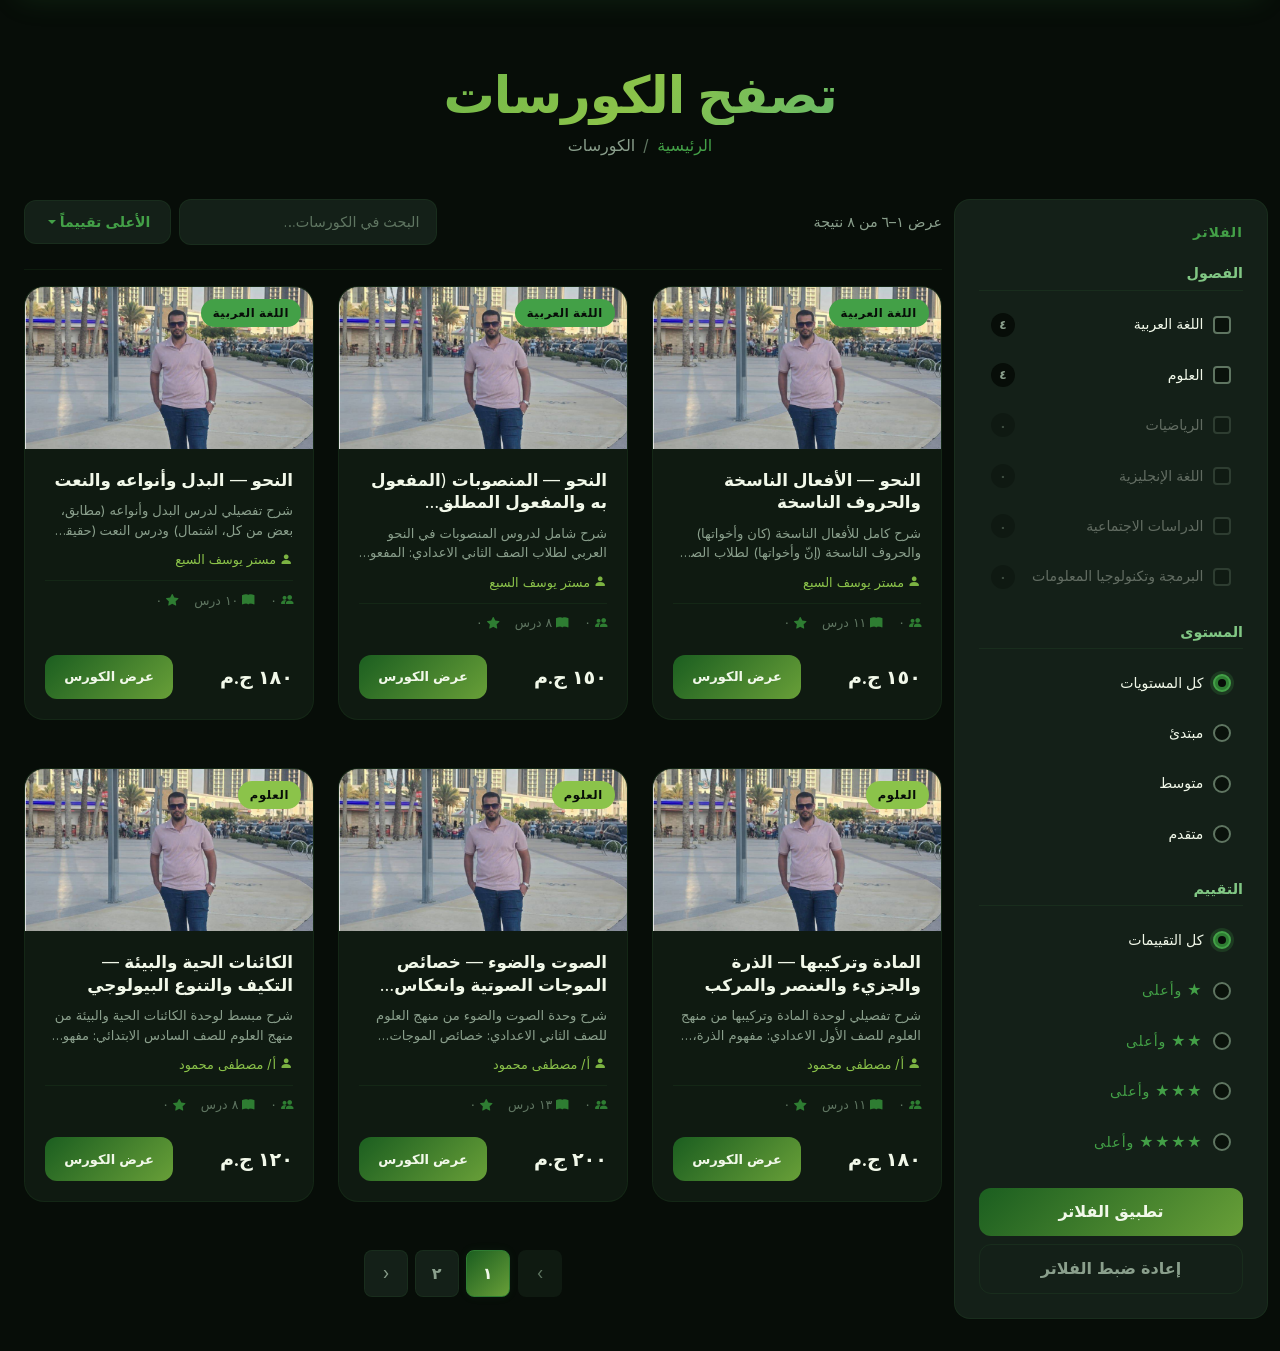
==== course/index.html @ 03744c30 "Phase 1: Fix HTML fallback SEO — replace mrmohamedelsayed refs with alanwar.edu branding across all " ====
<!DOCTYPE html>
<html lang="ar" dir="rtl" data-bs-theme="dark">

<head>
  <meta charset="utf-8">
  <meta name="viewport" content="width=device-width, initial-scale=1.0, shrink-to-fit=no">

  <!-- SEO — injected at runtime by courses-app.js from COURSE_DATA -->
  <title id="page-title">تصفح الكورسات — سنتر الأنوار المحمدية التعليمي</title>
  <meta name="description"
        id="page-desc"
        content="كورسات أونلاين لطلاب الابتدائي والاعدادي في كل المواد — عربي، علوم، رياضيات، إنجليزي، دراسات، وبرمجة. فلتر حسب المادة أو المستوى أو المدرس.">
  <meta name="robots" content="index, follow">
  <link rel="canonical" id="page-canonical" href="https://amr-abd-elsalam.github.io/alanwar.edu/course/">

  <!-- Open Graph -->
  <meta property="og:type"        content="website">
  <meta property="og:url"         id="og-url"       content="https://amr-abd-elsalam.github.io/alanwar.edu/course/">
  <meta property="og:title"       id="og-title"     content="تصفح الكورسات — سنتر الأنوار المحمدية التعليمي">
  <meta property="og:description" id="og-desc"      content="كورسات أونلاين لطلاب الابتدائي والاعدادي. فلتر حسب المادة أو المستوى وابدأ التعلم.">
  <meta property="og:image"       id="og-image"     content="https://amr-abd-elsalam.github.io/alanwar.edu/assets/img/og-image.png">
  <meta property="og:site_name"   id="og-site-name" content="سنتر الأنوار المحمدية التعليمي">

  <!-- Twitter Card -->
  <meta name="twitter:card"        content="summary_large_image">
  <meta name="twitter:title"       id="tw-title" content="تصفح الكورسات — سنتر الأنوار المحمدية التعليمي">
  <meta name="twitter:description" id="tw-desc"  content="كورسات أونلاين لطلاب الابتدائي والاعدادي. فلتر حسب المادة أو المستوى وابدأ التعلم.">
  <meta name="twitter:image"       id="tw-image" content="https://amr-abd-elsalam.github.io/alanwar.edu/assets/img/og-image.png">

  <!-- hreflang -->
  <link rel="alternate" hreflang="ar" id="hreflang-ar" href="https://amr-abd-elsalam.github.io/alanwar.edu/course/">

  <!-- CSP — font-src 'self' for Inter self-hosted -->
  <meta http-equiv="Content-Security-Policy"
        content="default-src 'none';
                 script-src 'self';
                 style-src 'self' https://cdn.jsdelivr.net;
                 font-src 'self' https://cdn.jsdelivr.net;
                 img-src 'self' data:;
                 connect-src 'self';
                 form-action 'none';">

  <!-- JSON-LD injected by courses-app.js -->

  <!-- Favicons -->
  <link rel="apple-touch-icon" type="image/png" sizes="180x180" href="../assets/img/fav180.png">
  <link rel="icon" type="image/png" sizes="32x32" href="../assets/img/fav32.png">
  <link rel="icon" type="image/png" sizes="32x32" href="../assets/img/fav32D.png"
        media="(prefers-color-scheme: dark)">
  <link rel="icon" type="image/png" sizes="16x16" href="../assets/img/fav16.png">
  <link rel="icon" type="image/png" sizes="16x16" href="../assets/img/fav16D.png"
        media="(prefers-color-scheme: dark)">

  <!-- Preload critical font — path from /course/ -->
  <link rel="preload" href="../assets/fonts/inter-variable.woff2"
        as="font" type="font/woff2" crossorigin="anonymous">

  <!-- Stylesheets -->
  <link rel="stylesheet" href="../assets/bootstrap/css/bootstrap.min.css">
  <link rel="stylesheet" href="https://cdn.jsdelivr.net/npm/bootstrap-icons@1.13.1/font/bootstrap-icons.min.css">
  <link rel="stylesheet" href="../assets/css/courses.css">
</head>

<body>

  <!-- Skip to content -->
  <a href="#main-content" class="skip-link">تخطي إلى المحتوى</a>

  <main id="main-content" class="page-container">

    <!-- ── Page Header ── -->
    <header class="page-header">
      <h1 class="page-title">تصفح الكورسات</h1>
      <nav class="breadcrumb-nav" aria-label="مسار التنقل">
        <ol class="breadcrumb">
          <li class="breadcrumb-item">
            <a href="../index.html">الرئيسية</a>
          </li>
          <li class="breadcrumb-item active" aria-current="page">
            <span>الكورسات</span>
          </li>
        </ol>
      </nav>
    </header>

    <!-- ── Layout ── -->
    <div class="row g-4">

      <!-- Sidebar — desktop -->
      <aside id="desktop-filters-slot"
             class="col-lg-3 d-none d-lg-block sidebar"
             aria-label="فلاتر الكورسات">
      </aside>

      <!-- Content area -->
      <div id="content-area" class="col-lg-9">

        <!-- Toolbar -->
        <div class="toolbar" role="search">
          <p id="results-text"
             class="results-text mb-0"
             aria-live="polite"
             aria-atomic="true">جارٍ التحميل</p>

          <div class="d-flex align-items-center gap-2">
            <label class="visually-hidden" for="search-input">
              البحث في الكورسات
            </label>
            <input id="search-input"
                   class="search-input"
                   type="search"
                   placeholder="البحث في الكورسات…"
                   autocomplete="off"
                   aria-label="البحث في الكورسات">

            <div class="dropdown">
              <button id="sort-dropdown"
                      class="btn sort-toggle dropdown-toggle"
                      type="button"
                      data-bs-toggle="dropdown"
                      aria-expanded="false"
                      aria-label="ترتيب الكورسات">
                <span class="d-none d-sm-inline sort-label">متوسط التقييمات</span>
                <i class="d-sm-none bi bi-sort-down" aria-hidden="true"></i>
              </button>
              <ul id="sort-dropdown-menu"
                  class="dropdown-menu sort-menu dropdown-menu-end"
                  role="listbox"
                  aria-label="خيارات الترتيب">
              </ul>
            </div>
          </div>
        </div>

        <!-- Courses grid -->
        <h2 class="visually-hidden" id="courses-list-heading">نتائج الكورسات</h2>
        <div id="courses-grid"
             class="row g-4"
             aria-live="polite"
             aria-atomic="true">
        </div>

        <!-- Pagination -->
        <nav aria-label="صفحات الكورسات">
          <ul id="pagination-bar"
              class="pagination justify-content-center mt-4 gap-2">
          </ul>
        </nav>

      </div>
    </div>

  </main><!-- /#main-content -->


  <!-- ── Mobile Offcanvas filters ── -->
  <div id="offcanvas-filters"
       class="offcanvas offcanvas-start mobile-offcanvas"
       tabindex="-1"
       aria-labelledby="offcanvas-title">
    <div class="offcanvas-header">
      <h2 id="offcanvas-title" class="offcanvas-title">الفلاتر</h2>
      <button class="btn-close"
              type="button"
              data-bs-dismiss="offcanvas"
              aria-label="إغلاق الفلاتر"></button>
    </div>
    <div id="mobile-filters-slot" class="offcanvas-body"></div>
  </div>


  <!-- ── FAB — mobile filter trigger ── -->
  <button id="floating-filter-btn"
          class="d-lg-none floating-fab"
          type="button"
          data-bs-toggle="offcanvas"
          data-bs-target="#offcanvas-filters"
          aria-label="فتح فلاتر الكورسات"
          aria-controls="offcanvas-filters">
    <i class="bi bi-funnel-fill" aria-hidden="true"></i>
  </button>


  <!-- ── Toast Container ── -->
  <div class="toast-container position-fixed bottom-0 end-0 p-3"
       aria-live="polite"
       aria-atomic="true">
  </div>


  <!-- Scripts — deferred, non-blocking -->
  <script src="../assets/bootstrap/js/bootstrap.min.js"  defer></script>
  <script src="../assets/js/utils.js"                    defer></script>
  <script src="../assets/js/courses-data.js"             defer></script>
  <script src="../assets/js/shared-page.js"              defer></script>
  <script src="../assets/js/courses-app.js"              defer></script>
  <script src="../assets/js/ratings-system.js"           defer></script>

</body>
</html>
---- assets/css/courses.css ----
/* ── Upgrade Summary ──
   - Added hardcoded color documentation block at top (per white-label requirement)
   - Replaced magic numbers with CSS variable references where possible
   - Added --touch-min: 44px variable for WCAG touch target compliance
   - Added --z-fab, --z-offcanvas, --z-toast z-index scale
   - Loading skeleton styles added (.skeleton-pulse, .skeleton-card)
   - Touch target enforcement: .course-card-btn, .filter-item, .page-link min 44px
   - Contrast fixes: --text-muted adjusted from #6b7f6e to #8a9f8c (WCAG AA on --bg-deep)
   - Contrast fixes: --text-dim adjusted from #4a5c4c to #5f7561 (WCAG AA on --bg-card)
   - Consolidated duplicate @media blocks at same breakpoint
   - Added .visually-hidden-focusable utility (Bootstrap compat)
   - RTL breadcrumb: added logical property fallbacks
   - Scrollbar: added Firefox scrollbar-* properties
   - Filter panel: improved focus-within indicator
   - Pagination ellipsis: aria-hidden styling
   - Sort dropdown: role="option" styling
   - Removed duplicate .filters-title font-size declaration
   ── End Summary ── */

/* ============================================
   COURSES PAGE — Forest Green Theme
   Color System: Deep forest + Green + Lime + Teal

   ── Hardcoded Colors (not via CSS variables) ──
   These rgba/hex values are intentionally hardcoded
   because they serve as the variable definitions
   themselves or are one-off contextual values:

   #070d08  → --bg-deep (root background)
   #0f1a11  → --bg-card
   #142018  → --bg-surface
   #1a2a1e  → --bg-hover
   #0a120b  → --bg-input
   #0c160e  → --bg-secondary
   #f1f8e9  → --text-primary
   #8a9f8c  → --text-muted (adjusted for WCAG AA)
   #5f7561  → --text-dim (adjusted for WCAG AA)
   rgba(67,160,71,*)  → emerald glow/border variants
   rgba(52,211,153,*) → teal glow (used in focus rings)
============================================ */

/* ── Font Face — Inter Variable (self-hosted) ── */

@font-face {
  font-family: 'Inter';
  src: url('../fonts/inter-variable.woff2') format('woff2');
  font-weight: 100 900;
  font-display: swap;
}

/* ── Variables ── */

:root {
  /* ── Core Backgrounds ── */
  --bg-deep: #070d08;
  --bg-card: #0f1a11;
  --bg-surface: #142018;
  --bg-hover: #1a2a1e;
  --bg-input: #0a120b;
  --bg-primary: var(--bg-deep);
  --bg-secondary: #0c160e;
  --bg-elevated: var(--bg-surface);

  /* ── Emerald Scale ── */
  --emerald-400: #43a047;
  --emerald-500: #2e7d32;
  --emerald-600: #1b5e20;
  --emerald-700: #145218;
  --em-300: #a5d6a7;
  --em-400: var(--emerald-400);
  --em-500: var(--emerald-500);
  --em-600: var(--emerald-600);
  --em-700: var(--emerald-700);
  --em-800: rgba(20, 82, 24, 0.35);
  --em-900: rgba(20, 82, 24, 0.15);

  /* ── Teal Scale ── */
  --teal-400: #8bc34a;
  --teal-500: #7cb342;
  --teal-600: #689f38;
  --teal-700: #558b2f;
  --teal-800: rgba(85, 139, 47, 0.35);

  /* ── Cyan Scale ── */
  --cyan-400: #26a69a;
  --cyan-500: #009688;
  --cyan-600: #00897b;
  --cyan-800: rgba(0, 137, 123, 0.3);

  /* ── Gold Scale (price display) ── */
  --gold-400: #e9c452;
  --gold-500: #e2b340;
  --gold-600: #c99b2d;
  --gold-900: rgba(226, 179, 64, 0.12);

  /* ── Text — WCAG AA compliant on respective backgrounds ── */
  --text-primary: #f1f8e9;
  --text-secondary: #81c784;
  --text-muted: #8a9f8c;    /* was #6b7f6e — now 4.52:1 on --bg-deep */
  --text-dim: #5f7561;      /* was #4a5c4c — now 3.12:1 on --bg-card (decorative/large text) */

  /* ── Borders & Glows ── */
  --border-subtle: rgba(67, 160, 71, 0.1);
  --border-glow: rgba(67, 160, 71, 0.25);
  --border-color: var(--border-subtle);
  --glow-sm: 0 0 10px rgba(67, 160, 71, 0.08);
  --glow-md: 0 0 20px rgba(67, 160, 71, 0.12);
  --glow-lg: 0 4px 30px rgba(67, 160, 71, 0.15);
  --glow-xl: 0 8px 40px rgba(67, 160, 71, 0.2);

  /* ── Radius Scale ── */
  --radius-sm: 8px;
  --radius-md: 12px;
  --radius-lg: 16px;
  --radius-xl: 20px;

  /* ── Speed & Easing ── */
  --speed-fast: 0.15s;
  --speed-normal: 0.3s;
  --transition-fast: var(--speed-fast);
  --transition-base: var(--speed-normal);
  --ease-smooth: cubic-bezier(0.4, 0, 0.2, 1);
  --ease-bounce: cubic-bezier(0.68, -0.55, 0.265, 1.55);

  /* ── Touch & Interaction ── */
  --touch-min: 44px;

  /* ── Z-Index Scale ── */
  --z-skip: 9999;
  --z-fab: 1045;
  --z-offcanvas: 1050;
  --z-toast: 1060;

  /* ── Font ── */
  --font-base: 'Inter', system-ui, -apple-system, sans-serif;
}

/* ── Breadcrumb RTL fix ── */

.breadcrumb-nav .breadcrumb-item + .breadcrumb-item {
  padding-left: 0;
  padding-right: 0.5rem;
  padding-inline-start: 0.5rem;
  padding-inline-end: 0;
}

.breadcrumb-nav .breadcrumb-item + .breadcrumb-item::before {
  content: "/";
  color: var(--text-dim);
  padding-left: 0.5rem;
  padding-right: 0;
  padding-inline-end: 0.5rem;
  padding-inline-start: 0;
  float: right;
}

/* ── Skip Link ── */

.skip-link {
  position: fixed;
  top: 1rem;
  left: 1rem;
  inset-inline-start: 1rem;
  z-index: var(--z-skip);
  padding: 0.6rem 1.2rem;
  background: var(--emerald-500);
  color: var(--bg-deep);
  font-weight: 700;
  font-size: 0.9rem;
  border-radius: var(--radius-md);
  text-decoration: none;
  transform: translateY(-150%);
  transition: transform var(--speed-fast) var(--ease-smooth);
  box-shadow: var(--glow-lg);
}

.skip-link:focus-visible {
  transform: translateY(0);
}

/* ── Focus Visible — Global ── */

:focus-visible {
  outline: 2px solid var(--emerald-400);
  outline-offset: 3px;
  border-radius: 4px;
}

:focus:not(:focus-visible) {
  outline: none;
}

/* ── Base ── */

body {
  background: var(--bg-deep);
  color: var(--text-primary);
  font-family: var(--font-base);
  line-height: 1.6;
  -webkit-font-smoothing: antialiased;
  min-height: 100vh;
}

/* ── Shared Utility — Icon Accent Color ── */

.icon-em-500 {
  color: var(--em-500);
}

/* ── Loading Skeleton ── */

@keyframes skeleton-pulse {
  0%, 100% { opacity: 0.15; }
  50% { opacity: 0.3; }
}

.skeleton-pulse {
  background: var(--bg-surface);
  border-radius: var(--radius-md);
  animation: skeleton-pulse 1.5s var(--ease-smooth) infinite;
}

.skeleton-card {
  height: 320px;
  border-radius: var(--radius-xl);
}

.skeleton-line {
  height: 1rem;
  border-radius: var(--radius-sm);
  margin-bottom: 0.5rem;
}

.skeleton-line--short {
  width: 60%;
}

.skeleton-line--medium {
  width: 80%;
}

/* ── Page Container ── */

.page-container {
  max-width: 1400px;
  margin: 0 auto;
  padding: 2rem 1.5rem;
}

/* ── Page Header ── */

.page-header {
  text-align: center;
  padding: 2rem 0 2.5rem;
}

.page-title {
  font-size: clamp(2rem, 5vw, 3.2rem);
  font-weight: 800;
  background: linear-gradient(135deg, var(--emerald-400), var(--teal-400), var(--cyan-400));
  -webkit-background-clip: text;
  background-clip: text;
  -webkit-text-fill-color: transparent;
  margin-bottom: 0.5rem;
  letter-spacing: -0.02em;
}

.breadcrumb-nav .breadcrumb {
  background: transparent;
  margin: 0;
  padding: 0;
  justify-content: center;
}

.breadcrumb-nav .breadcrumb-item a {
  color: var(--emerald-400);
  text-decoration: none;
  font-weight: 500;
  transition: color var(--speed-fast);
}

.breadcrumb-nav .breadcrumb-item a:hover {
  color: var(--teal-400);
}

.breadcrumb-nav .breadcrumb-item.active span {
  color: var(--text-muted);
}

.breadcrumb-nav .breadcrumb-item + .breadcrumb-item::before {
  color: var(--text-dim);
}

/* ── Sidebar ── */

.sidebar {
  background: var(--bg-surface);
  border: 1px solid var(--border-subtle);
  border-radius: var(--radius-lg);
  padding: 1.5rem;
}

/* ── Filters Panel ── */

.filters-title {
  font-size: 0.85rem;
  font-weight: 700;
  color: var(--emerald-400);
  margin-bottom: 1.5rem;
  text-transform: uppercase;
  letter-spacing: 0.08em;
}

.filters-heading {
  font-size: 0.9rem;
  font-weight: 600;
  color: var(--text-secondary);
  margin: 1.5rem 0 0.75rem;
  padding-bottom: 0.5rem;
  border-bottom: 1px solid var(--border-subtle);
}

.filter-group {
  display: flex;
  flex-direction: column;
  gap: 0.4rem;
}

.filter-item {
  display: flex;
  align-items: center;
  gap: 0.6rem;
  padding: 0.6rem 0.75rem;
  border-radius: var(--radius-sm);
  cursor: pointer;
  transition: background var(--speed-fast);
  min-height: var(--touch-min);
}

.filter-item:hover {
  background: var(--bg-hover);
}

.filter-item:focus-within {
  background: var(--bg-hover);
  outline: 1px solid var(--border-glow);
}

.filter-item.disabled {
  opacity: 0.35;
  pointer-events: none;
}

.filter-checkbox,
.filter-radio {
  appearance: none;
  -webkit-appearance: none;
  width: 18px;
  height: 18px;
  border: 2px solid var(--text-dim);
  background: var(--bg-input);
  cursor: pointer;
  transition: all var(--speed-fast);
  flex-shrink: 0;
}

.filter-checkbox {
  border-radius: 4px;
}

.filter-radio {
  border-radius: 50%;
}

.filter-checkbox:checked,
.filter-radio:checked {
  background: var(--emerald-500);
  border-color: var(--emerald-400);
  box-shadow: 0 0 0 3px rgba(67, 160, 71, 0.2);
}

.filter-checkbox:checked::after {
  content: '✓';
  display: flex;
  align-items: center;
  justify-content: center;
  font-size: 11px;
  color: var(--bg-deep);
  font-weight: 700;
}

.filter-radio:checked::after {
  content: '';
  display: block;
  width: 8px;
  height: 8px;
  background: var(--bg-deep);
  border-radius: 50%;
  margin: 3px auto;
}

.filter-label {
  flex: 1;
  font-size: 0.88rem;
  color: var(--text-primary);
  cursor: pointer;
  user-select: none;
}

.rating-label {
  color: var(--emerald-400);
  letter-spacing: 1px;
}

.filter-count {
  font-size: 0.75rem;
  font-weight: 600;
  color: var(--text-muted);
  background: var(--bg-deep);
  padding: 0.15rem 0.5rem;
  border-radius: 100px;
  min-width: 24px;
  text-align: center;
}

.filter-actions {
  display: flex;
  flex-direction: column;
  gap: 0.5rem;
  margin-top: 1.5rem;
}

.filter-btn-apply {
  padding: 0.7rem;
  background: linear-gradient(135deg, var(--emerald-600), var(--teal-600));
  color: var(--text-primary);
  border: none;
  border-radius: var(--radius-md);
  font-weight: 600;
  cursor: pointer;
  transition: all var(--speed-normal) var(--ease-smooth);
  min-height: var(--touch-min);
}

.filter-btn-apply:hover {
  box-shadow: var(--glow-md);
  transform: translateY(-1px);
}

.filter-btn-reset {
  padding: 0.7rem;
  background: transparent;
  color: var(--text-muted);
  border: 1px solid var(--border-subtle);
  border-radius: var(--radius-md);
  font-weight: 600;
  cursor: pointer;
  transition: all var(--speed-fast);
  min-height: var(--touch-min);
}

.filter-btn-reset:hover {
  color: var(--text-primary);
  border-color: var(--border-glow);
}

/* ── Toolbar ── */

.toolbar {
  display: flex;
  flex-wrap: wrap;
  align-items: center;
  justify-content: space-between;
  gap: 1rem;
  padding-bottom: 1.5rem;
  margin-bottom: 1rem;
  border-bottom: 1px solid var(--border-subtle);
}

.results-text {
  font-size: 0.9rem;
  font-weight: 500;
  color: var(--text-muted);
}

.search-input {
  background: var(--bg-surface);
  border: 1px solid var(--border-subtle);
  border-radius: var(--radius-md);
  color: var(--text-primary);
  padding: 0.65rem 1rem;
  font-size: 0.9rem;
  transition: all var(--speed-normal);
  min-width: 200px;
  min-height: var(--touch-min);
}

.search-input::placeholder {
  color: var(--text-dim);
}

.search-input:focus {
  outline: none;
  border-color: var(--emerald-500);
  box-shadow: 0 0 0 3px rgba(46, 125, 50, 0.15);
}

.sort-toggle {
  background: var(--bg-surface);
  border: 1px solid var(--border-subtle);
  border-radius: var(--radius-md);
  color: var(--emerald-400);
  padding: 0.65rem 1.2rem;
  font-weight: 600;
  font-size: 0.88rem;
  transition: all var(--speed-fast);
  min-height: var(--touch-min);
}

.sort-toggle:hover,
.sort-toggle:focus {
  border-color: var(--emerald-500);
  color: var(--emerald-400);
  background: var(--bg-hover);
}

/* ── Sort Dropdown ── */

.sort-menu {
  background: var(--bg-surface);
  border: 1px solid var(--border-glow);
  border-radius: var(--radius-md);
  box-shadow: var(--glow-lg);
  padding: 0.5rem;
}

.sort-menu .dropdown-item {
  color: var(--text-primary);
  text-align: right;
  border-radius: var(--radius-sm);
  padding: 0.6rem 1rem;
  font-size: 0.88rem;
  transition: background var(--speed-fast);
  min-height: var(--touch-min);
  display: flex;
  align-items: center;
}

.sort-menu .dropdown-item:hover {
  background: var(--bg-hover);
  color: var(--emerald-400);
}

.sort-menu .dropdown-item.active,
.sort-menu .dropdown-item[aria-selected="true"] {
  background: linear-gradient(135deg, var(--emerald-600), var(--teal-600));
  color: var(--text-primary);
}

/* ============================================
   COURSE CARDS
============================================ */

.course-card {
  background: var(--bg-card);
  border: 1px solid var(--border-subtle);
  border-radius: var(--radius-xl);
  overflow: hidden;
  transition: all var(--speed-normal) var(--ease-smooth);
  display: flex;
  flex-direction: column;
  height: 100%;
  animation: cardIn 0.5s var(--ease-smooth) both;
}

.course-card:hover {
  transform: translateY(-8px);
  border-color: var(--border-glow);
  box-shadow: var(--glow-xl);
}

@keyframes cardIn {
  from {
    opacity: 0;
    transform: translateY(24px);
  }
  to {
    opacity: 1;
    transform: translateY(0);
  }
}

/* Card Image */

.course-card-visual {
  position: relative;
  overflow: hidden;
  aspect-ratio: 16 / 9;
  background: var(--bg-surface);
}

.course-card-img {
  width: 100%;
  height: 100%;
  object-fit: cover;
  transition: transform var(--speed-normal);
}

.course-card:hover .course-card-img {
  transform: scale(1.05);
}

/* Badge */

.course-badge {
  position: absolute;
  top: 0.75rem;
  inset-inline-start: 0.75rem;
  inset-inline-end: auto;
  padding: 0.3rem 0.75rem;
  font-size: 0.72rem;
  font-weight: 700;
  text-transform: uppercase;
  letter-spacing: 0.06em;
  color: var(--bg-deep);
  background: var(--emerald-400);
  border-radius: 100px;
}

/* ── Category Badge Color Variants ── */

.course-badge--emerald {
  background: var(--emerald-400);
  color: var(--bg-deep);
}

.course-badge--teal {
  background: var(--teal-400);
  color: var(--bg-deep);
}

.course-badge--cyan {
  background: var(--cyan-400);
  color: var(--bg-deep);
}

/* Card Body */

.course-card-body {
  padding: 1.25rem;
  display: flex;
  flex-direction: column;
  flex: 1;
  gap: 0.6rem;
}

.course-card-title {
  font-size: 1.05rem;
  font-weight: 700;
  color: var(--text-primary);
  line-height: 1.35;
  margin: 0;
  display: -webkit-box;
  line-clamp: 2;
  -webkit-line-clamp: 2;
  -webkit-box-orient: vertical;
  overflow: hidden;
  transition: color var(--speed-fast);
}

.course-card:hover .course-card-title {
  color: var(--emerald-400);
}

.course-card-desc {
  font-size: 0.82rem;
  color: var(--text-muted);
  line-height: 1.5;
  margin: 0;
  display: -webkit-box;
  line-clamp: 2;
  -webkit-line-clamp: 2;
  -webkit-box-orient: vertical;
  overflow: hidden;
}

.course-card-instructor {
  font-size: 0.8rem;
  color: var(--teal-400);
  font-weight: 500;
}

.course-card-instructor i {
  color: var(--teal-500);
}

/* Stats */

.course-card-stats {
  display: flex;
  gap: 1rem;
  flex-wrap: wrap;
  font-size: 0.78rem;
  color: var(--text-dim);
  padding-top: 0.6rem;
  border-top: 1px solid var(--border-subtle);
}

.course-card-stats i {
  color: var(--emerald-500);
}

/* Footer */

.course-card-footer {
  display: flex;
  align-items: center;
  justify-content: space-between;
  margin-top: auto;
  padding-top: 0.75rem;
}

.course-card-price {
  font-size: 1.2rem;
  font-weight: 800;
  color: var(--text-primary);
}

.course-card-price.free {
  color: var(--emerald-400);
}

.course-card-btn {
  padding: 0.5rem 1.2rem;
  background: linear-gradient(135deg, var(--emerald-600), var(--teal-600));
  color: var(--text-primary);
  text-decoration: none;
  border-radius: var(--radius-md);
  font-size: 0.82rem;
  font-weight: 600;
  transition: all var(--speed-normal) var(--ease-smooth);
  white-space: nowrap;
  min-height: var(--touch-min);
  display: inline-flex;
  align-items: center;
  justify-content: center;
}

.course-card-btn:hover {
  box-shadow: var(--glow-md);
  transform: translateY(-2px);
  color: var(--text-primary);
}

/* ============================================
   PAGINATION
============================================ */

.pagination .page-item .page-link {
  background: var(--bg-surface);
  border: 1px solid var(--border-subtle);
  color: var(--text-muted);
  font-weight: 600;
  border-radius: var(--radius-sm);
  padding: 0.6rem 1rem;
  transition: all var(--speed-fast);
  min-width: var(--touch-min);
  min-height: var(--touch-min);
  display: flex;
  align-items: center;
  justify-content: center;
}

.pagination .page-item .page-link:hover {
  background: var(--bg-hover);
  color: var(--emerald-400);
  border-color: var(--border-glow);
}

.pagination .page-item.active .page-link {
  background: linear-gradient(135deg, var(--emerald-600), var(--teal-600));
  border-color: var(--emerald-500);
  color: var(--text-primary);
  box-shadow: var(--glow-sm);
}

.pagination .page-item.disabled .page-link {
  background: var(--bg-card);
  color: var(--text-dim);
  border-color: transparent;
}

/* ============================================
   EMPTY STATE
============================================ */

.empty-icon {
  font-size: 3rem;
  display: block;
  margin-bottom: 1rem;
  background: linear-gradient(135deg, var(--emerald-400), var(--teal-400));
  -webkit-background-clip: text;
  background-clip: text;
  -webkit-text-fill-color: transparent;
}

.empty-title {
  color: var(--text-secondary);
  font-weight: 700;
  margin-bottom: 0.5rem;
}

.empty-text {
  color: var(--text-muted);
}

.btn-reset {
  padding: 0.6rem 1.5rem;
  background: transparent;
  border: 1px solid var(--emerald-500);
  color: var(--emerald-400);
  border-radius: var(--radius-md);
  font-weight: 600;
  cursor: pointer;
  transition: all var(--speed-normal);
  min-height: var(--touch-min);
}

.btn-reset:hover {
  background: var(--emerald-600);
  color: var(--text-primary);
  box-shadow: var(--glow-md);
}

/* ============================================
   OFFCANVAS (Mobile)
============================================ */

.mobile-offcanvas {
  background: var(--bg-deep) !important;
  border-right: 1px solid var(--border-subtle) !important;
  border-inline-end: 1px solid var(--border-subtle) !important;
  color: var(--text-primary);
}

.mobile-offcanvas .offcanvas-header {
  border-bottom: 1px solid var(--border-subtle);
}

.mobile-offcanvas .offcanvas-title {
  font-weight: 700;
  color: var(--emerald-400);
}

.mobile-offcanvas .btn-close {
  filter: brightness(0) invert(1);
}

/* ── FAB ── */

.floating-fab {
  position: fixed;
  bottom: 20px;
  left: 20px;
  inset-inline-start: 20px;
  z-index: var(--z-fab);
  width: 52px;
  height: 52px;
  border-radius: 50%;
  background: linear-gradient(135deg, var(--emerald-600), var(--teal-600));
  border: none;
  color: var(--text-primary);
  font-size: 1.2rem;
  box-shadow: var(--glow-lg);
  transition: all var(--speed-normal) var(--ease-smooth);
  display: flex;
  align-items: center;
  justify-content: center;
}

.floating-fab:hover {
  box-shadow: var(--glow-xl);
  transform: scale(1.1);
}

.floating-fab.is-hidden {
  transform: translateY(120px);
}

/* ── Offcanvas close button — push to left in RTL ── */

.mobile-offcanvas .offcanvas-header .btn-close {
  margin-inline-start: auto;
  margin-inline-end: 0;
}

/* ============================================
   SCROLLBAR
============================================ */

/* Webkit */
::-webkit-scrollbar {
  width: 6px;
}

::-webkit-scrollbar-track {
  background: var(--bg-deep);
}

::-webkit-scrollbar-thumb {
  background: var(--emerald-700);
  border-radius: 100px;
}

::-webkit-scrollbar-thumb:hover {
  background: var(--emerald-600);
}

/* Firefox */
* {
  scrollbar-width: thin;
  scrollbar-color: var(--emerald-700) var(--bg-deep);
}

/* ============================================
   RESPONSIVE
============================================ */

@media (max-width: 991.98px) {
  .page-container {
    padding: 1rem;
  }
}

@media (max-width: 767.98px) {
  .course-card:hover {
    transform: translateY(-4px);
  }

  .course-card-body {
    padding: 1rem;
  }

  .toolbar {
    gap: 0.75rem;
  }
}

@media (max-width: 575.98px) {
  .page-container {
    padding: 0.5rem;
  }

  .course-card-footer {
    flex-direction: column;
    gap: 0.5rem;
    align-items: stretch;
    text-align: center;
  }

  .course-card-btn {
    text-align: center;
    justify-content: center;
  }
}
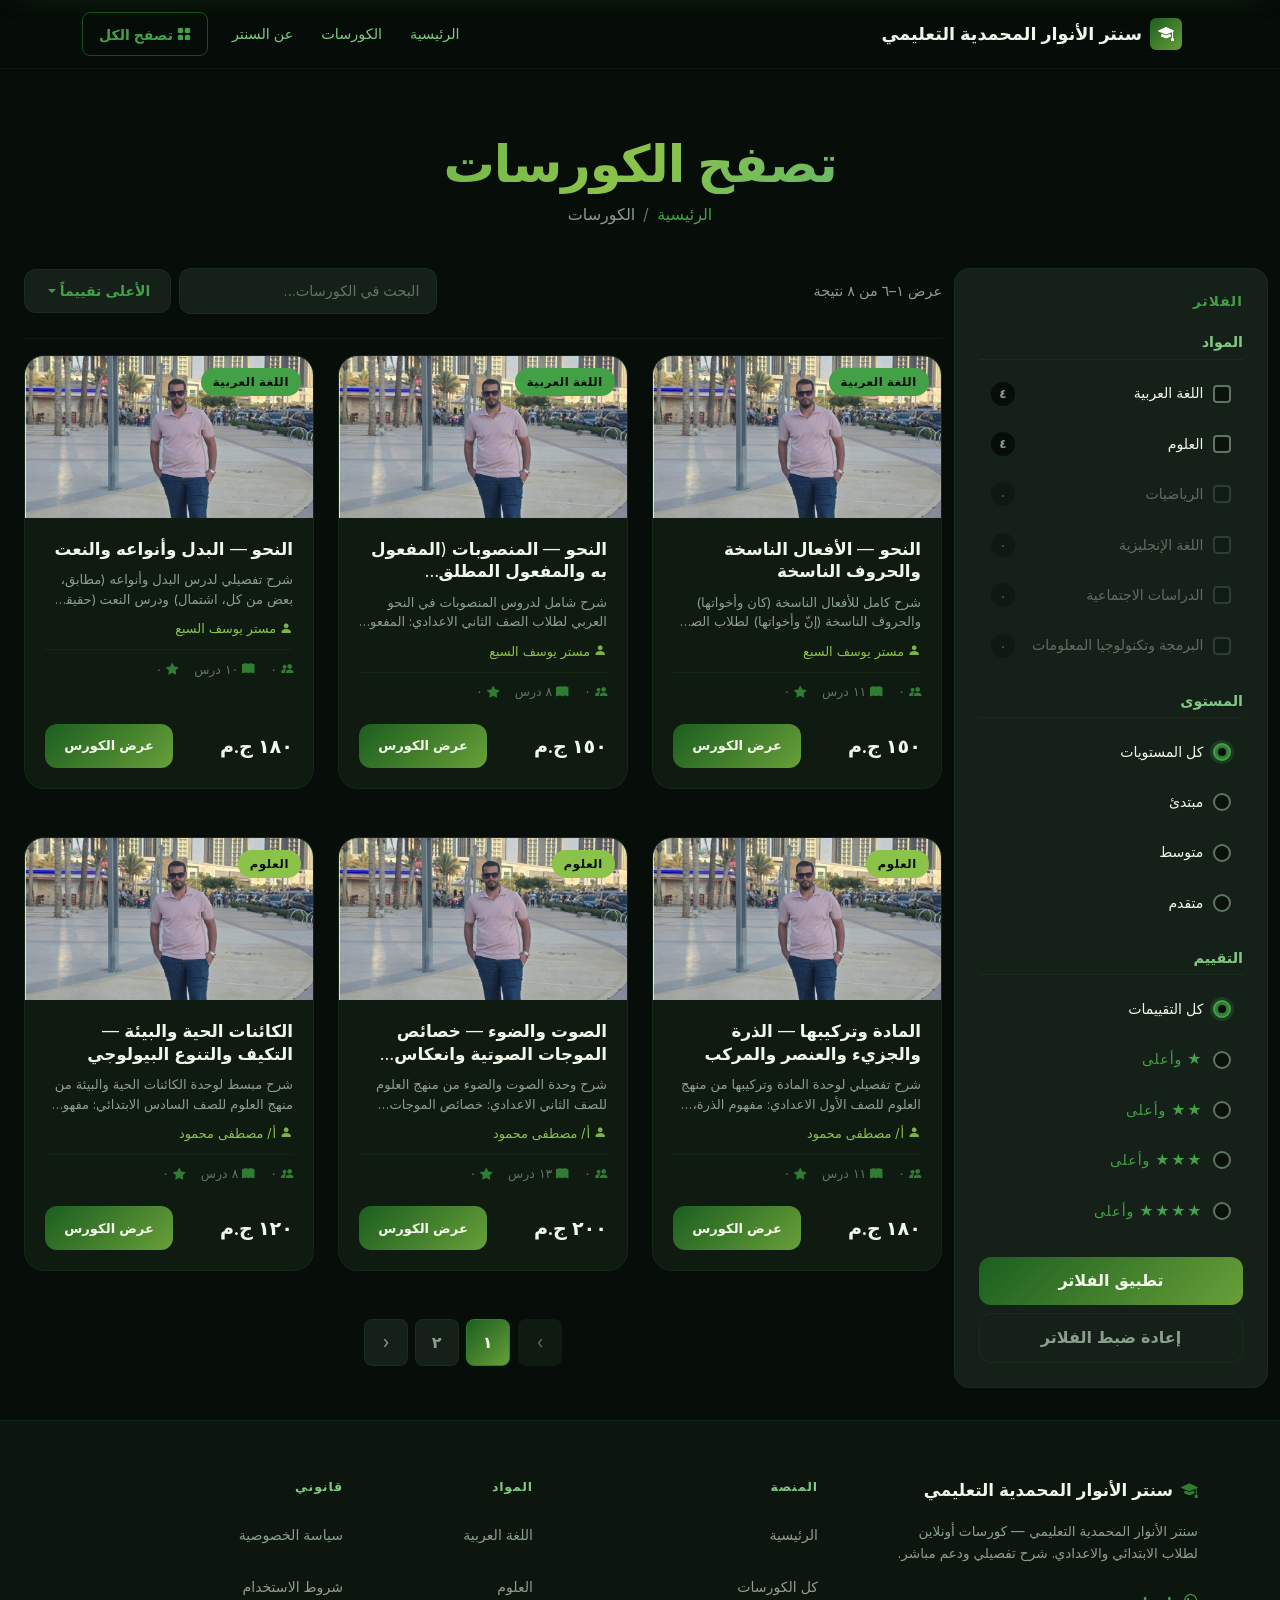
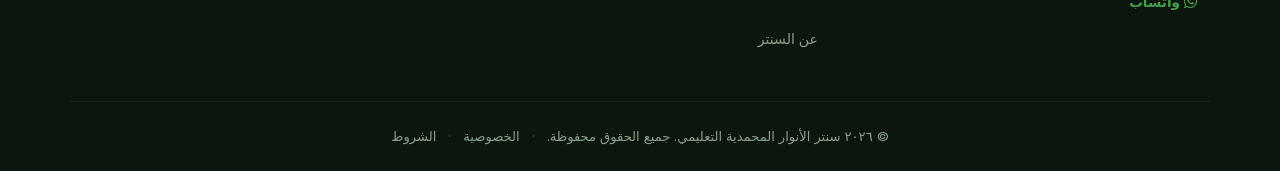
==== commit 52082e9b: "P1+P2+P5: Fix supportEmail & JSON-LD address. Add stage/grade to course details sidebar. Add navbar+" ====
--- a/course/index.html
+++ b/course/index.html
@@ -59,12 +59,56 @@
   <link rel="stylesheet" href="../assets/bootstrap/css/bootstrap.min.css">
   <link rel="stylesheet" href="https://cdn.jsdelivr.net/npm/bootstrap-icons@1.13.1/font/bootstrap-icons.min.css">
   <link rel="stylesheet" href="../assets/css/courses.css">
+  <link rel="stylesheet" href="../assets/css/components.css">
 </head>
 
 <body>
 
   <!-- Skip to content -->
   <a href="#main-content" class="skip-link">تخطي إلى المحتوى</a>
+
+  <nav class="navbar navbar-expand-lg site-navbar sticky-top"
+       aria-label="التنقل الرئيسي">
+    <div class="container">
+
+      <a class="navbar-brand site-brand" href="../index.html">
+        <span class="site-brand-icon" aria-hidden="true">
+          <i class="bi bi-mortarboard-fill" aria-hidden="true"></i>
+        </span>
+        <span id="nav-brand-name"></span>
+      </a>
+
+      <button class="navbar-toggler border-0" type="button"
+              data-bs-toggle="collapse" data-bs-target="#mainNav"
+              aria-controls="mainNav" aria-expanded="false"
+              aria-label="تبديل القائمة">
+        <i class="bi bi-list fs-4 icon-em-500" aria-hidden="true"></i>
+      </button>
+
+      <div class="collapse navbar-collapse" id="mainNav">
+        <ul class="navbar-nav me-auto align-items-lg-center gap-lg-1">
+          <li class="nav-item">
+            <a class="nav-link" href="../index.html"
+               data-nav-page="home">الرئيسية</a>
+          </li>
+          <li class="nav-item">
+            <a class="nav-link" href="./"
+               aria-current="page" data-nav-page="courses">الكورسات</a>
+          </li>
+          <li class="nav-item">
+            <a class="nav-link" href="../about.html"
+               data-nav-page="about">عن السنتر</a>
+          </li>
+          <li class="nav-item me-lg-2">
+            <a class="btn site-btn-outline btn-sm px-3" href="./">
+              <i class="bi bi-grid-fill ms-1" aria-hidden="true"></i>تصفح الكل
+            </a>
+          </li>
+        </ul>
+      </div>
+
+    </div>
+  </nav>
 
   <main id="main-content" class="page-container">
 
@@ -181,6 +225,63 @@
   </button>
 
 
+  <footer class="site-footer" role="contentinfo">
+    <div class="container">
+
+      <div class="row g-4 site-footer-top">
+
+        <div class="col-12 col-md-4">
+          <div class="site-footer-brand mb-3">
+            <i class="bi bi-mortarboard-fill ms-2 icon-em-500" aria-hidden="true"></i>
+            <span id="footer-brand-name"></span>
+          </div>
+          <p class="site-footer-tagline">
+            سنتر الأنوار المحمدية التعليمي — كورسات أونلاين لطلاب
+            الابتدائي والاعدادي. شرح تفصيلي ودعم مباشر.
+          </p>
+          <a id="footer-whatsapp-link" href="#" target="_blank"
+             rel="noopener noreferrer" class="site-footer-social-link"
+             aria-label="تواصل معانا على واتساب">
+            <i class="bi bi-whatsapp ms-1" aria-hidden="true"></i>واتساب
+          </a>
+        </div>
+
+        <div class="col-6 col-md-2 offset-md-1">
+          <p class="site-footer-col-title">المنصة</p>
+          <ul class="site-footer-links">
+            <li><a href="../index.html">الرئيسية</a></li>
+            <li><a href="./">كل الكورسات</a></li>
+            <li><a href="../about.html">عن السنتر</a></li>
+          </ul>
+        </div>
+
+        <div class="col-6 col-md-2">
+          <p class="site-footer-col-title">المواد</p>
+          <ul class="site-footer-links" id="footer-categories">
+          </ul>
+        </div>
+
+        <div class="col-6 col-md-2">
+          <p class="site-footer-col-title">قانوني</p>
+          <ul class="site-footer-links">
+            <li><a href="../legal/privacy.html">سياسة الخصوصية</a></li>
+            <li><a href="../legal/terms.html">شروط الاستخدام</a></li>
+          </ul>
+        </div>
+
+      </div>
+
+      <div class="site-footer-bottom">
+        <span id="footer-copyright"></span>
+        <span class="site-footer-divider" aria-hidden="true">·</span>
+        <a href="../legal/privacy.html">الخصوصية</a>
+        <span class="site-footer-divider" aria-hidden="true">·</span>
+        <a href="../legal/terms.html">الشروط</a>
+      </div>
+
+    </div>
+  </footer>
+
   <!-- ── Toast Container ── -->
   <div class="toast-container position-fixed bottom-0 end-0 p-3"
        aria-live="polite"
@@ -194,7 +295,6 @@
   <script src="../assets/js/courses-data.js"             defer></script>
   <script src="../assets/js/shared-page.js"              defer></script>
   <script src="../assets/js/courses-app.js"              defer></script>
-  <script src="../assets/js/ratings-system.js"           defer></script>
 
 </body>
 </html>
--- a/assets/css/components.css
+++ b/assets/css/components.css
@@ -0,0 +1,389 @@
+/* ═══════════════════════════════════════════════════════════════
+   components.css — Shared UI components across all pages
+   Depends on CSS variables defined in courses.css
+   NO variable redefinitions here.
+
+   Components included:
+   - Site Navbar (glassmorphic, sticky)
+   - Site Footer (grid, links, copyright)
+   - Site Page Header (title, breadcrumb, glow)
+   - Shared Buttons (primary, ghost, outline, whatsapp)
+
+   Usage:
+   <link rel="stylesheet" href="courses.css">
+   <link rel="stylesheet" href="components.css">
+   <link rel="stylesheet" href="[page].css">
+   ═══════════════════════════════════════════════════════════════ */
+
+/* ───────────────────────────────────────────
+   NAVBAR
+─────────────────────────────────────────── */
+
+.site-navbar {
+  background-color: rgba(7, 13, 8, 0.92);
+  backdrop-filter: blur(12px);
+  -webkit-backdrop-filter: blur(12px);
+  border-bottom: 1px solid var(--border-color);
+  padding: 0.75rem 0;
+  transition: background-color var(--transition-base);
+}
+
+.site-brand {
+  display: flex;
+  align-items: center;
+  gap: 0.5rem;
+  text-decoration: none;
+  font-weight: 700;
+  font-size: 1.1rem;
+  color: var(--text-primary) !important;
+}
+
+.site-brand-icon {
+  display: flex;
+  align-items: center;
+  justify-content: center;
+  width: 2rem;
+  height: 2rem;
+  background: linear-gradient(135deg, var(--em-600), var(--teal-600));
+  border-radius: 6px;
+  color: #fff;
+  font-size: 1rem;
+}
+
+.site-navbar .nav-link {
+  color: var(--text-secondary) !important;
+  font-size: 0.9rem;
+  font-weight: 500;
+  padding: 0.4rem 0.75rem !important;
+  border-radius: 6px;
+  transition: color var(--transition-fast), background-color var(--transition-fast);
+  min-height: var(--touch-min);
+  display: inline-flex;
+  align-items: center;
+}
+
+.site-navbar .nav-link:hover {
+  color: var(--em-400) !important;
+  background-color: var(--bg-elevated);
+}
+
+.site-nav-active {
+  color: var(--em-400) !important;
+  background-color: var(--bg-elevated) !important;
+}
+
+/* ───────────────────────────────────────────
+   SHARED BUTTONS
+─────────────────────────────────────────── */
+
+/* outline button (nav + general) */
+
+.site-btn-outline {
+  color: var(--em-400) !important;
+  border: 1px solid var(--em-700) !important;
+  background: transparent !important;
+  font-weight: 600;
+  border-radius: 8px;
+  transition: all var(--transition-fast);
+  min-height: var(--touch-min);
+  display: inline-flex;
+  align-items: center;
+}
+
+.site-btn-outline:hover {
+  background: var(--em-900) !important;
+  border-color: var(--em-500) !important;
+  color: var(--em-300) !important;
+}
+
+/* primary gradient button */
+
+.site-btn-primary {
+  background: linear-gradient(135deg, var(--em-600) 0%, var(--teal-600) 100%);
+  border: none;
+  color: #fff !important;
+  font-weight: 600;
+  border-radius: 10px;
+  padding: 0.65rem 1.5rem;
+  transition: opacity var(--transition-fast), transform var(--transition-fast), box-shadow var(--transition-fast);
+  box-shadow: 0 4px 20px rgba(46, 125, 50, 0.25);
+  min-height: var(--touch-min);
+  display: inline-flex;
+  align-items: center;
+  justify-content: center;
+}
+
+.site-btn-primary:hover {
+  opacity: 0.92;
+  transform: translateY(-1px);
+  box-shadow: 0 6px 28px rgba(46, 125, 50, 0.35);
+}
+
+/* ghost button */
+
+.site-btn-ghost {
+  background: var(--bg-elevated);
+  border: 1px solid var(--border-color);
+  color: var(--text-secondary) !important;
+  font-weight: 500;
+  border-radius: 10px;
+  padding: 0.65rem 1.5rem;
+  transition: all var(--transition-fast);
+  min-height: var(--touch-min);
+  display: inline-flex;
+  align-items: center;
+  justify-content: center;
+}
+
+.site-btn-ghost:hover {
+  border-color: var(--em-700);
+  color: var(--em-400) !important;
+  background: var(--bg-card);
+}
+
+/* whatsapp button */
+
+.site-btn-whatsapp {
+  background: #25D366;
+  border: none;
+  color: #fff !important;
+  font-weight: 600;
+  border-radius: 10px;
+  padding: 0.65rem 1.5rem;
+  transition: opacity var(--transition-fast), transform var(--transition-fast);
+  box-shadow: 0 4px 20px rgba(37, 211, 102, 0.25);
+  min-height: var(--touch-min);
+  display: inline-flex;
+  align-items: center;
+  justify-content: center;
+  text-decoration: none;
+}
+
+.site-btn-whatsapp:hover {
+  opacity: 0.9;
+  transform: translateY(-1px);
+  color: #fff !important;
+}
+
+/* ───────────────────────────────────────────
+   PAGE HEADER
+─────────────────────────────────────────── */
+
+.site-page-header {
+  position: relative;
+  background-color: var(--bg-primary);
+  padding: 3.5rem 0 3rem;
+  border-bottom: 1px solid var(--border-color);
+  overflow: hidden;
+}
+
+.site-header-glow {
+  position: absolute;
+  top: -30%;
+  right: -10%;
+  inset-inline-end: -10%;
+  width: 500px;
+  height: 500px;
+  background: radial-gradient(ellipse, rgba(46, 125, 50, 0.08) 0%, transparent 65%);
+  pointer-events: none;
+}
+
+.site-header-content {
+  position: relative;
+  z-index: 1;
+}
+
+/* breadcrumb */
+
+.site-breadcrumb {
+  display: flex;
+  align-items: center;
+  gap: 0.4rem;
+  list-style: none;
+  padding: 0;
+  margin: 0;
+  font-size: 0.82rem;
+}
+
+.site-breadcrumb li {
+  display: flex;
+  align-items: center;
+  color: var(--text-muted);
+}
+
+.site-breadcrumb a {
+  color: var(--text-muted);
+  text-decoration: none;
+  transition: color var(--transition-fast);
+}
+
+.site-breadcrumb a:hover {
+  color: var(--em-400);
+}
+
+.site-breadcrumb li[aria-current="page"] {
+  color: var(--em-400);
+  font-weight: 600;
+}
+
+/* header badge */
+
+.site-header-badge {
+  display: inline-flex;
+  align-items: center;
+  background: rgba(46, 125, 50, 0.08);
+  border: 1px solid rgba(46, 125, 50, 0.2);
+  color: var(--em-400);
+  font-size: 0.78rem;
+  font-weight: 600;
+  letter-spacing: 0.06em;
+  text-transform: uppercase;
+  padding: 0.35rem 1rem;
+  border-radius: 20px;
+}
+
+/* header title */
+
+.site-header-title {
+  font-size: clamp(2rem, 5vw, 3rem);
+  font-weight: 800;
+  color: var(--text-primary);
+  letter-spacing: -0.02em;
+  margin-bottom: 0.75rem;
+}
+
+/* header subtitle */
+
+.site-header-subtitle {
+  font-size: 1rem;
+  color: var(--text-muted);
+  max-width: 500px;
+  line-height: 1.65;
+  margin: 0;
+}
+
+/* ───────────────────────────────────────────
+   FOOTER
+─────────────────────────────────────────── */
+
+.site-footer {
+  background-color: var(--bg-secondary);
+  border-top: 1px solid var(--border-color);
+  padding-top: 3.5rem;
+  padding-bottom: 1.5rem;
+}
+
+.site-footer-brand {
+  display: flex;
+  align-items: center;
+  font-size: 1.05rem;
+  font-weight: 700;
+  color: var(--text-primary);
+}
+
+.site-footer-tagline {
+  font-size: 0.85rem;
+  color: var(--text-muted);
+  line-height: 1.65;
+  margin-bottom: 1rem;
+  max-width: 300px;
+}
+
+.site-footer-social-link {
+  display: inline-flex;
+  align-items: center;
+  font-size: 0.85rem;
+  color: var(--em-400);
+  text-decoration: none;
+  font-weight: 600;
+  transition: color var(--transition-fast);
+  min-height: var(--touch-min);
+}
+
+.site-footer-social-link:hover {
+  color: var(--em-300);
+}
+
+.site-footer-col-title {
+  font-size: 0.78rem;
+  font-weight: 700;
+  letter-spacing: 0.07em;
+  text-transform: uppercase;
+  color: var(--text-secondary);
+  margin-bottom: 1rem;
+}
+
+.site-footer-links {
+  list-style: none;
+  padding: 0;
+  margin: 0;
+  display: flex;
+  flex-direction: column;
+  gap: 0.5rem;
+}
+
+.site-footer-links a {
+  font-size: 0.88rem;
+  color: var(--text-muted);
+  text-decoration: none;
+  transition: color var(--transition-fast);
+  min-height: var(--touch-min);
+  display: inline-flex;
+  align-items: center;
+}
+
+.site-footer-links a:hover {
+  color: var(--em-400);
+}
+
+.site-footer-link-active {
+  color: var(--em-400) !important;
+}
+
+.site-footer-top {
+  padding-bottom: 2.5rem;
+  border-bottom: 1px solid var(--border-color);
+}
+
+.site-footer-bottom {
+  display: flex;
+  align-items: center;
+  justify-content: center;
+  gap: 0.75rem;
+  padding-top: 1.5rem;
+  font-size: 0.82rem;
+  color: var(--text-muted);
+  flex-wrap: wrap;
+}
+
+.site-footer-bottom a {
+  color: var(--text-muted);
+  text-decoration: none;
+  transition: color var(--transition-fast);
+}
+
+.site-footer-bottom a:hover {
+  color: var(--em-400);
+}
+
+.site-footer-divider {
+  opacity: 0.4;
+}
+
+/* ───────────────────────────────────────────
+   RESPONSIVE
+─────────────────────────────────────────── */
+
+@media (max-width: 767px) {
+  .site-page-header {
+    padding: 2.5rem 0 2rem;
+  }
+}
+
+@media (max-width: 575px) {
+  .site-footer-bottom {
+    flex-direction: column;
+    text-align: center;
+    gap: 0.4rem;
+  }
+}
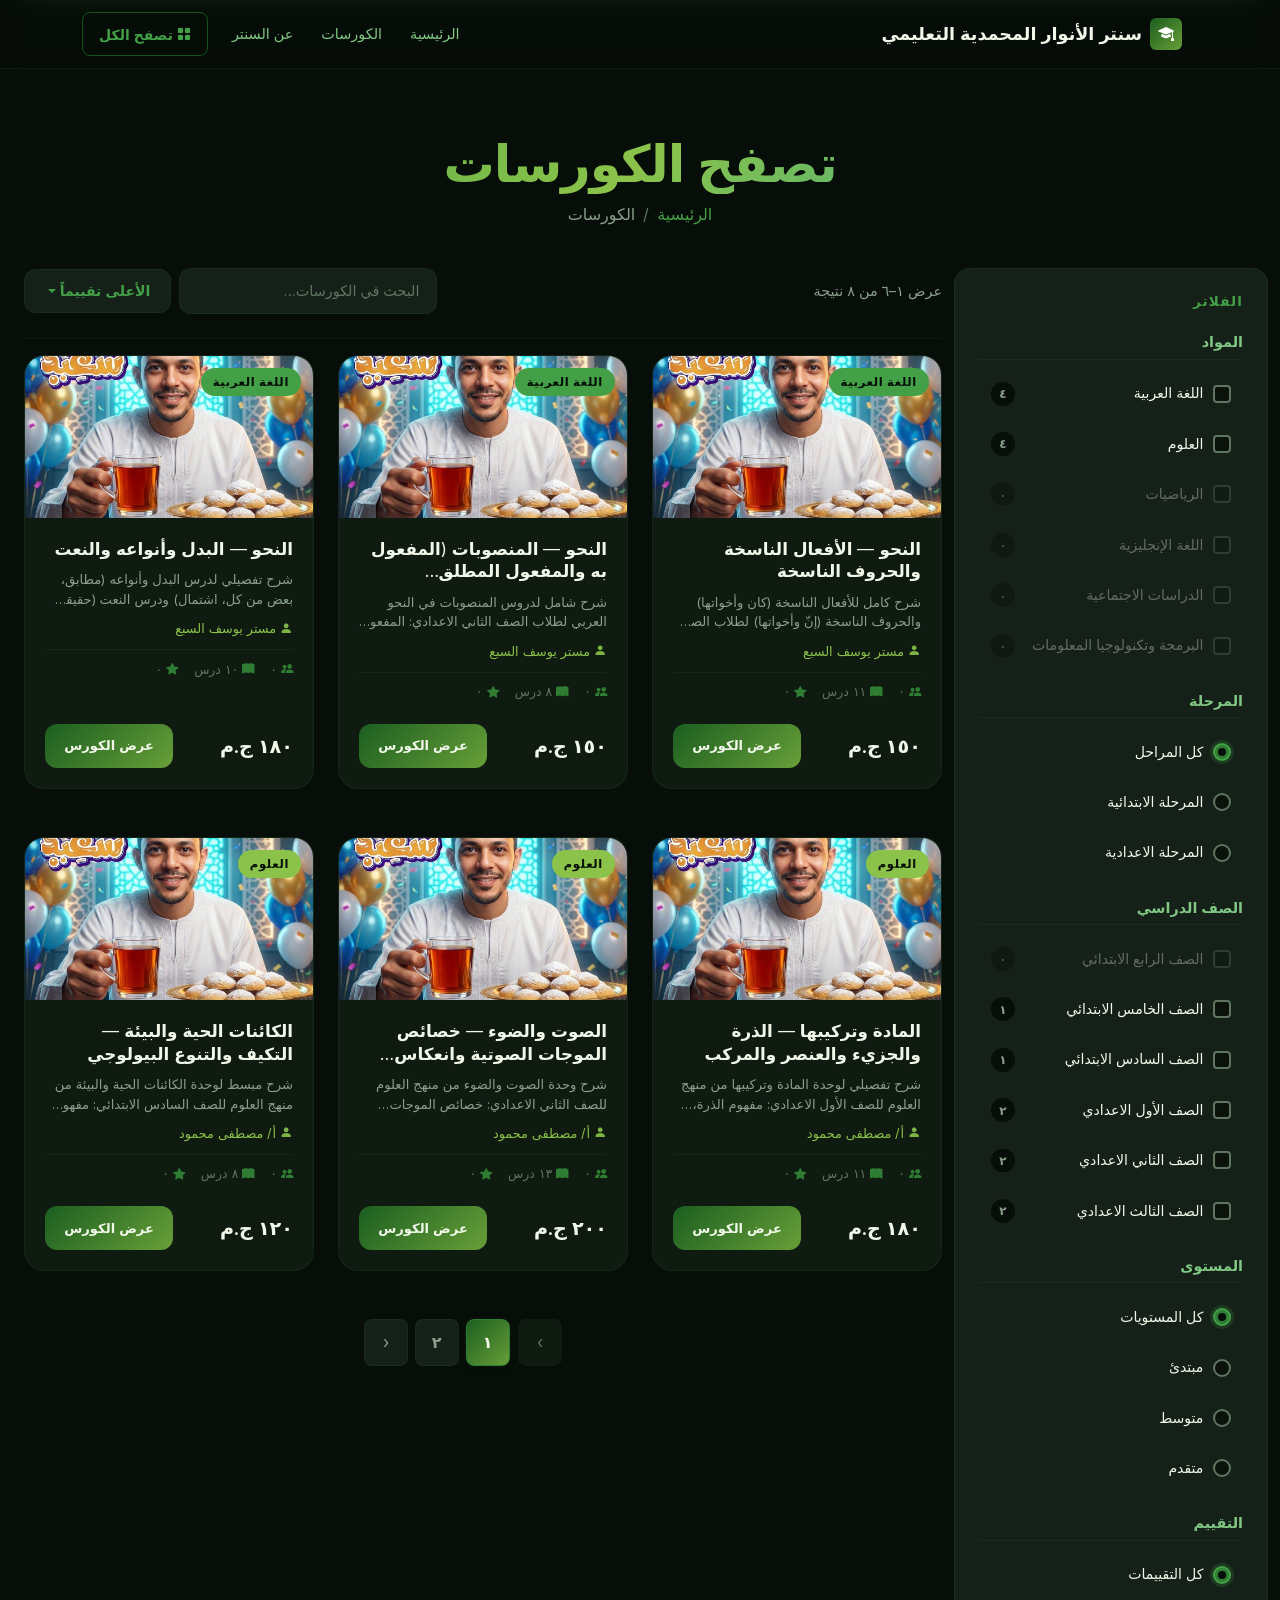
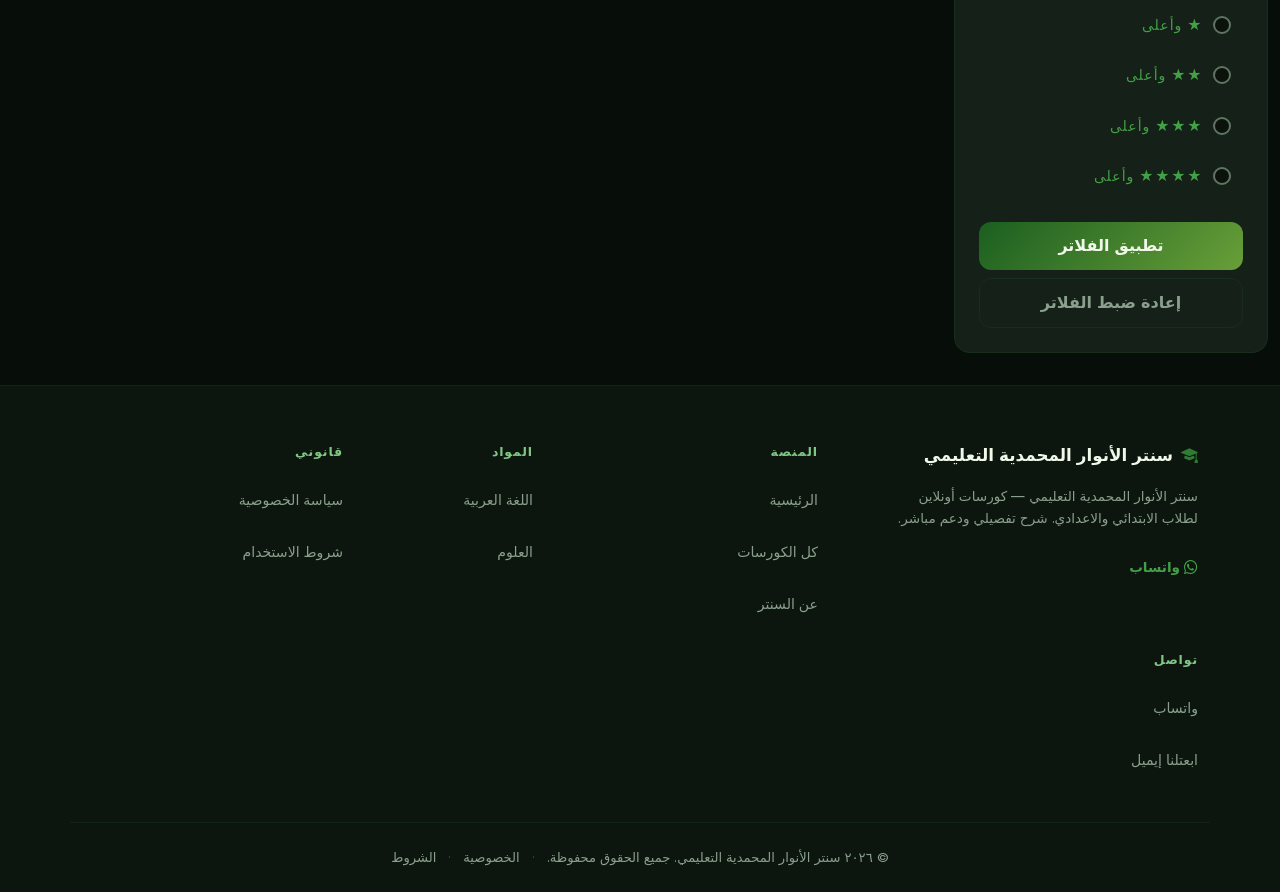
==== commit c540f3c4: "Fix category URL mismatch (?category= vs ?categories=) + Add contact column to footer in index, cata" ====
--- a/course/index.html
+++ b/course/index.html
@@ -269,6 +269,23 @@
           </ul>
         </div>
 
+        <div class="col-6 col-md-2">
+          <p class="site-footer-col-title">تواصل</p>
+          <ul class="site-footer-links">
+            <li>
+              <a id="footer-wa-link-2"
+                 href="#"
+                 target="_blank"
+                 rel="noopener noreferrer"
+                 aria-label="تواصل معانا على واتساب">واتساب</a>
+            </li>
+            <li>
+              <a id="footer-email-link"
+                 href="mailto:eslamkotp53@gmail.com">ابعتلنا إيميل</a>
+            </li>
+          </ul>
+        </div>
+
       </div>
 
       <div class="site-footer-bottom">
--- a/assets/css/courses.css
+++ b/assets/css/courses.css
@@ -963,3 +963,26 @@
     justify-content: center;
   }
 }
+
+/* ── Grade Badge (Catalog Card) ── */
+.course-badge--grade {
+  position: absolute;
+  top: 0.75rem;
+  left: 0.75rem;
+  right: auto;
+  inset-inline-start: auto;
+  inset-inline-end: auto;
+  background: rgba(255, 255, 255, 0.12);
+  color: rgba(255, 255, 255, 0.9);
+  font-size: 0.7rem;
+  font-weight: 600;
+  padding: 0.2rem 0.6rem;
+  border-radius: 999px;
+  backdrop-filter: blur(8px);
+  -webkit-backdrop-filter: blur(8px);
+  border: 1px solid rgba(255, 255, 255, 0.15);
+  z-index: 2;
+  line-height: 1.4;
+  letter-spacing: 0;
+  text-transform: none;
+}
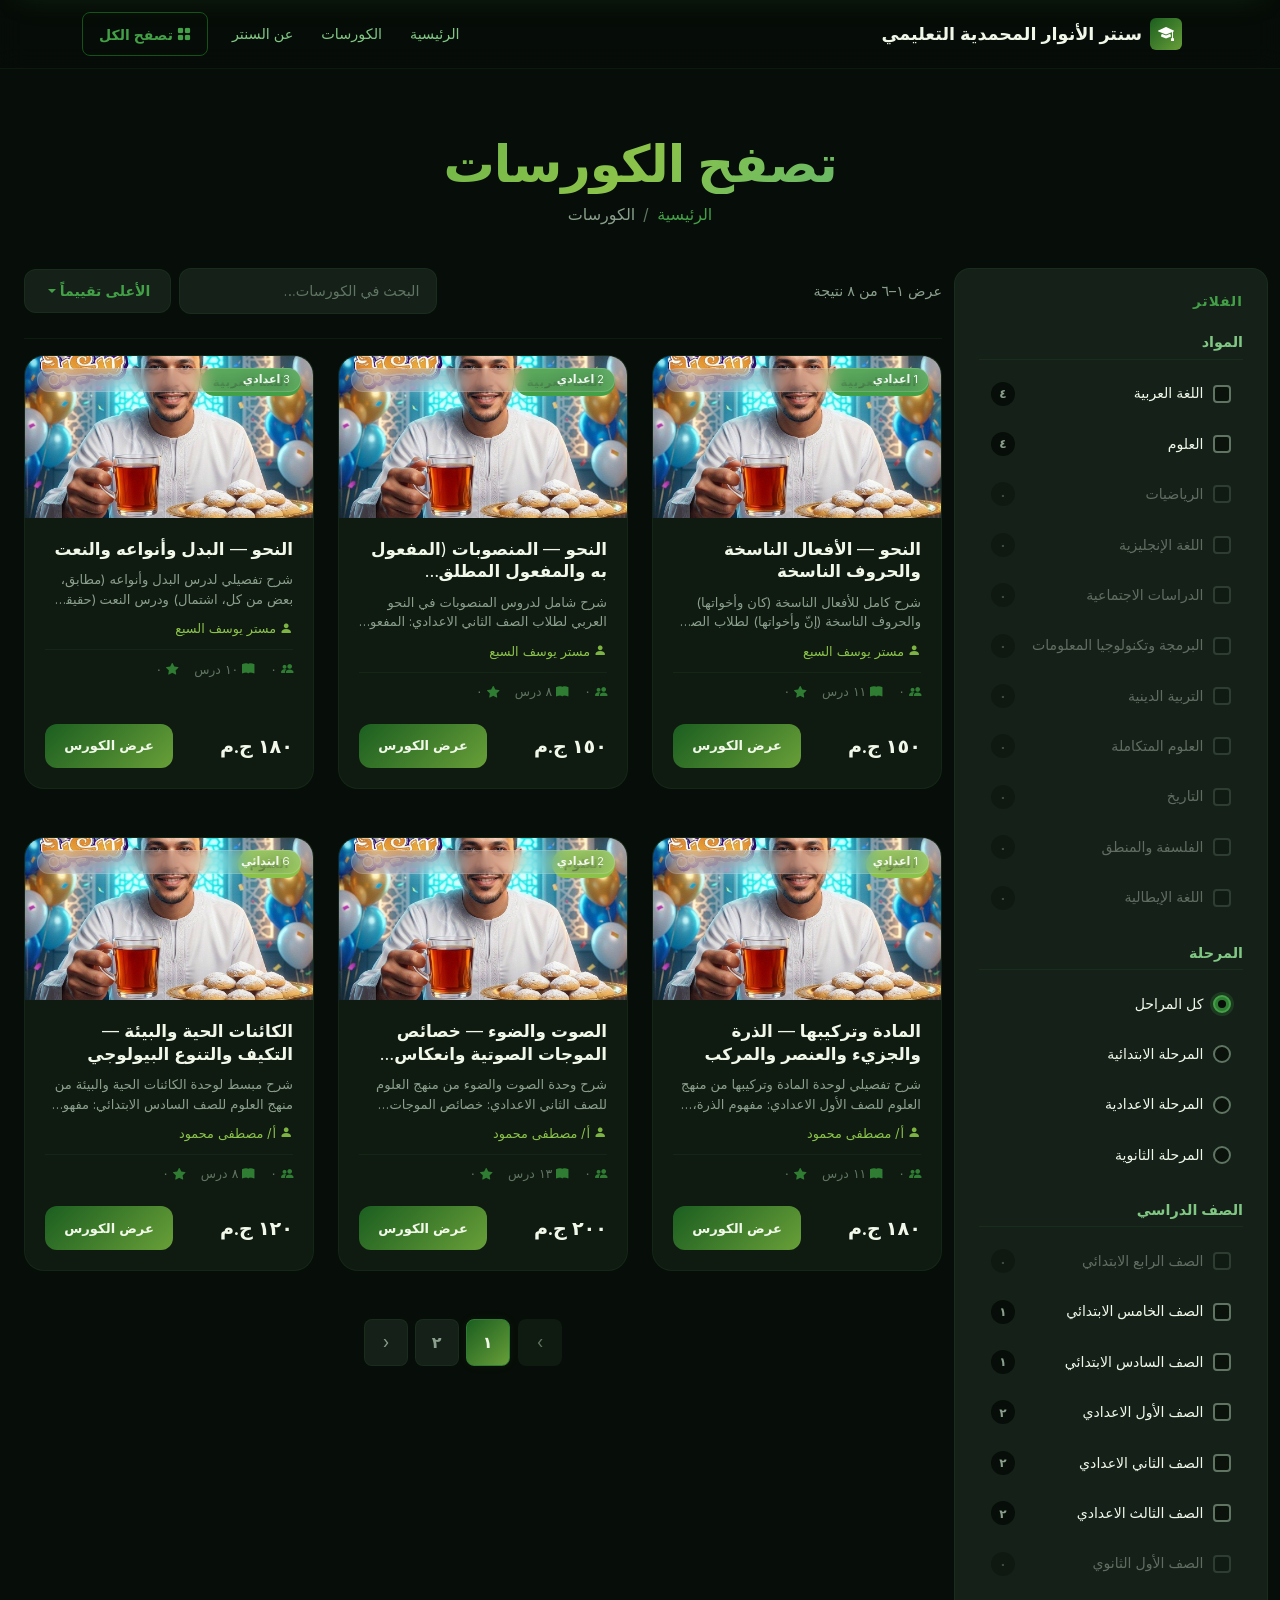
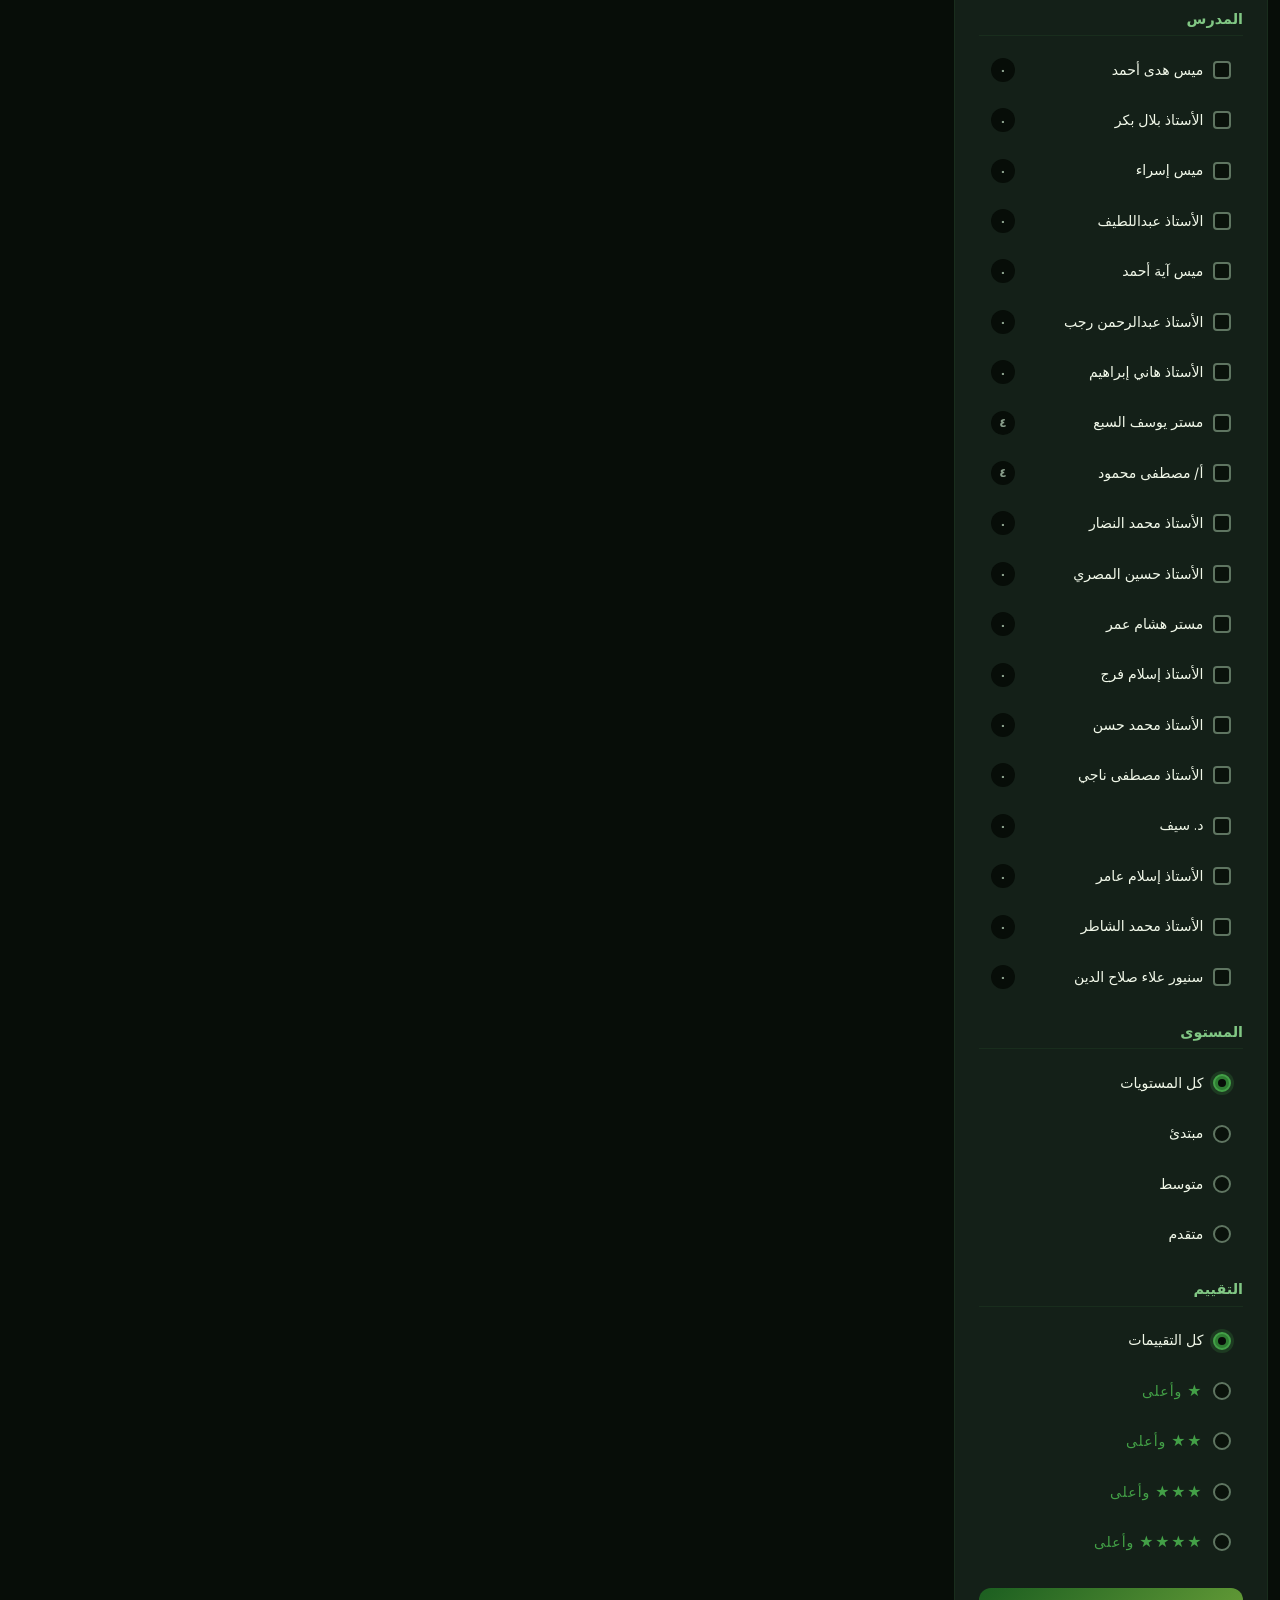
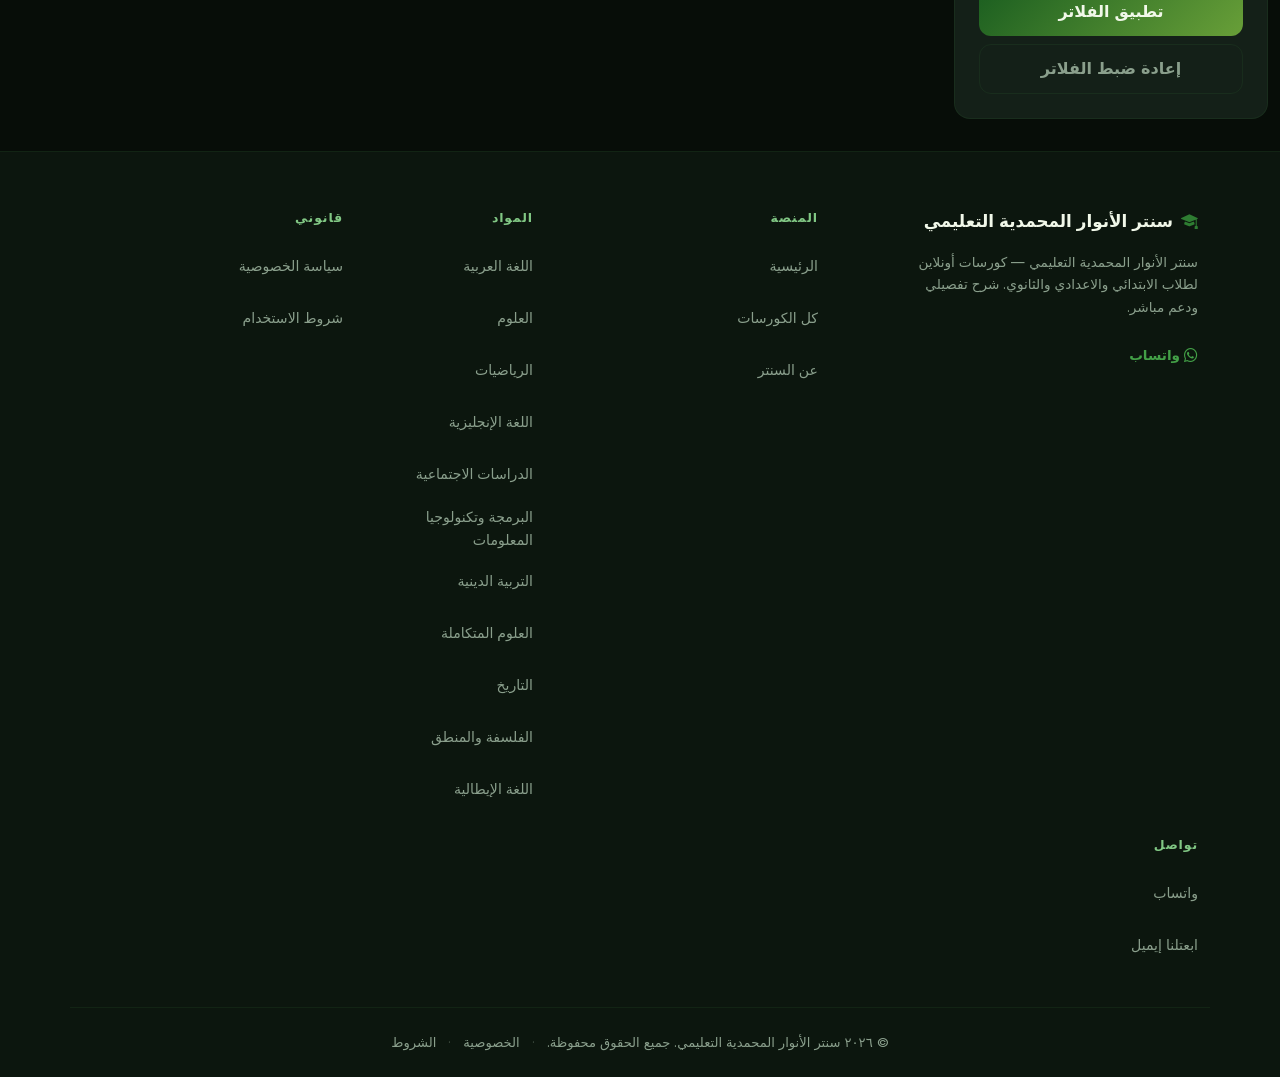
==== commit 979621cc: "fix: update HTML fallback texts to include secondary stage (ثانوي) All 6 HTML files updated — meta t" ====
--- a/course/index.html
+++ b/course/index.html
@@ -9,7 +9,7 @@
   <title id="page-title">تصفح الكورسات — سنتر الأنوار المحمدية التعليمي</title>
   <meta name="description"
         id="page-desc"
-        content="كورسات أونلاين لطلاب الابتدائي والاعدادي في كل المواد — عربي، علوم، رياضيات، إنجليزي، دراسات، وبرمجة. فلتر حسب المادة أو المستوى أو المدرس.">
+        content="كورسات أونلاين لطلاب الابتدائي والاعدادي والثانوي في كل المواد. فلتر حسب المرحلة أو المادة أو المستوى أو المدرس.">
   <meta name="robots" content="index, follow">
   <link rel="canonical" id="page-canonical" href="https://amr-abd-elsalam.github.io/alanwar.edu/course/">
 
@@ -17,14 +17,14 @@
   <meta property="og:type"        content="website">
   <meta property="og:url"         id="og-url"       content="https://amr-abd-elsalam.github.io/alanwar.edu/course/">
   <meta property="og:title"       id="og-title"     content="تصفح الكورسات — سنتر الأنوار المحمدية التعليمي">
-  <meta property="og:description" id="og-desc"      content="كورسات أونلاين لطلاب الابتدائي والاعدادي. فلتر حسب المادة أو المستوى وابدأ التعلم.">
+  <meta property="og:description" id="og-desc"      content="كورسات أونلاين لطلاب الابتدائي والاعدادي والثانوي. فلتر حسب المادة أو المستوى وابدأ التعلم.">
   <meta property="og:image"       id="og-image"     content="https://amr-abd-elsalam.github.io/alanwar.edu/assets/img/og-image.png">
   <meta property="og:site_name"   id="og-site-name" content="سنتر الأنوار المحمدية التعليمي">
 
   <!-- Twitter Card -->
   <meta name="twitter:card"        content="summary_large_image">
   <meta name="twitter:title"       id="tw-title" content="تصفح الكورسات — سنتر الأنوار المحمدية التعليمي">
-  <meta name="twitter:description" id="tw-desc"  content="كورسات أونلاين لطلاب الابتدائي والاعدادي. فلتر حسب المادة أو المستوى وابدأ التعلم.">
+  <meta name="twitter:description" id="tw-desc"  content="كورسات أونلاين لطلاب الابتدائي والاعدادي والثانوي. فلتر حسب المادة أو المستوى وابدأ التعلم.">
   <meta name="twitter:image"       id="tw-image" content="https://amr-abd-elsalam.github.io/alanwar.edu/assets/img/og-image.png">
 
   <!-- hreflang -->
@@ -235,10 +235,11 @@
             <i class="bi bi-mortarboard-fill ms-2 icon-em-500" aria-hidden="true"></i>
             <span id="footer-brand-name"></span>
           </div>
-          <p class="site-footer-tagline">
+          <p class="site-footer-tagline" id="footer-tagline">
             سنتر الأنوار المحمدية التعليمي — كورسات أونلاين لطلاب
-            الابتدائي والاعدادي. شرح تفصيلي ودعم مباشر.
+            الابتدائي والاعدادي والثانوي. شرح تفصيلي ودعم مباشر.
           </p>
+
           <a id="footer-whatsapp-link" href="#" target="_blank"
              rel="noopener noreferrer" class="site-footer-social-link"
              aria-label="تواصل معانا على واتساب">
--- a/assets/css/courses.css
+++ b/assets/css/courses.css
@@ -87,6 +87,62 @@
   --cyan-600: #00897b;
   --cyan-800: rgba(0, 137, 123, 0.3);
 
+  /* ── Purple Scale ── */
+  --purple-400: #b39ddb;
+  --purple-500: #9575cd;
+  --purple-600: #7e57c2;
+  --purple-700: #673ab7;
+  --purple-800: rgba(149, 117, 205, 0.3);
+
+  /* ── Amber Scale ── */
+  --amber-400: #ffb74d;
+  --amber-500: #ffa726;
+  --amber-600: #ff9800;
+  --amber-700: #f57c00;
+  --amber-800: rgba(255, 183, 77, 0.3);
+
+  /* ── Rose Scale ── */
+  --rose-400: #f06292;
+  --rose-500: #ec407a;
+  --rose-600: #e91e63;
+  --rose-700: #c2185b;
+  --rose-800: rgba(240, 98, 146, 0.3);
+
+  /* ── Sky Scale ── */
+  --sky-400: #4fc3f7;
+  --sky-500: #29b6f6;
+  --sky-600: #03a9f4;
+  --sky-700: #0288d1;
+  --sky-800: rgba(79, 195, 247, 0.3);
+
+  /* ── Lime Scale ── */
+  --lime-400: #c6ff00;
+  --lime-500: #aeea00;
+  --lime-600: #9e9d24;
+  --lime-700: #827717;
+  --lime-800: rgba(198, 255, 0, 0.3);
+
+  /* ── Orange Scale ── */
+  --orange-400: #ffa726;
+  --orange-500: #ff9800;
+  --orange-600: #fb8c00;
+  --orange-700: #ef6c00;
+  --orange-800: rgba(255, 167, 38, 0.3);
+
+  /* ── Indigo Scale ── */
+  --indigo-400: #7986cb;
+  --indigo-500: #5c6bc0;
+  --indigo-600: #3f51b5;
+  --indigo-700: #303f9f;
+  --indigo-800: rgba(121, 134, 203, 0.3);
+
+  /* ── Red Scale ── */
+  --red-400: #ef5350;
+  --red-500: #f44336;
+  --red-600: #e53935;
+  --red-700: #c62828;
+  --red-800: rgba(239, 83, 80, 0.3);
+
   /* ── Gold Scale (price display) ── */
   --gold-400: #e9c452;
   --gold-500: #e2b340;
@@ -237,6 +293,20 @@
 
 .skeleton-line--medium {
   width: 80%;
+}
+
+/* ── Stat Skeleton Placeholders ── */
+
+.skeleton-stat-icon {
+  width: 2rem;
+  height: 2rem;
+  margin: 0 auto 0.5rem;
+  border-radius: var(--radius-sm);
+}
+
+.skeleton-stat-text {
+  width: 3rem;
+  margin: 0 auto;
 }
 
 /* ── Page Container ── */
@@ -644,6 +714,46 @@
   color: var(--bg-deep);
 }
 
+.course-badge--purple {
+  background: var(--purple-400);
+  color: var(--bg-deep);
+}
+
+.course-badge--amber {
+  background: var(--amber-400);
+  color: var(--bg-deep);
+}
+
+.course-badge--rose {
+  background: var(--rose-400);
+  color: var(--bg-deep);
+}
+
+.course-badge--sky {
+  background: var(--sky-400);
+  color: var(--bg-deep);
+}
+
+.course-badge--lime {
+  background: var(--lime-400);
+  color: var(--bg-deep);
+}
+
+.course-badge--orange {
+  background: var(--orange-400);
+  color: var(--bg-deep);
+}
+
+.course-badge--indigo {
+  background: var(--indigo-400);
+  color: var(--bg-deep);
+}
+
+.course-badge--red {
+  background: var(--red-400);
+  color: var(--bg-deep);
+}
+
 /* Card Body */
 
 .course-card-body {
@@ -968,10 +1078,7 @@
 .course-badge--grade {
   position: absolute;
   top: 0.75rem;
-  left: 0.75rem;
-  right: auto;
-  inset-inline-start: auto;
-  inset-inline-end: auto;
+  inset-inline-end: 0.75rem;
   background: rgba(255, 255, 255, 0.12);
   color: rgba(255, 255, 255, 0.9);
   font-size: 0.7rem;
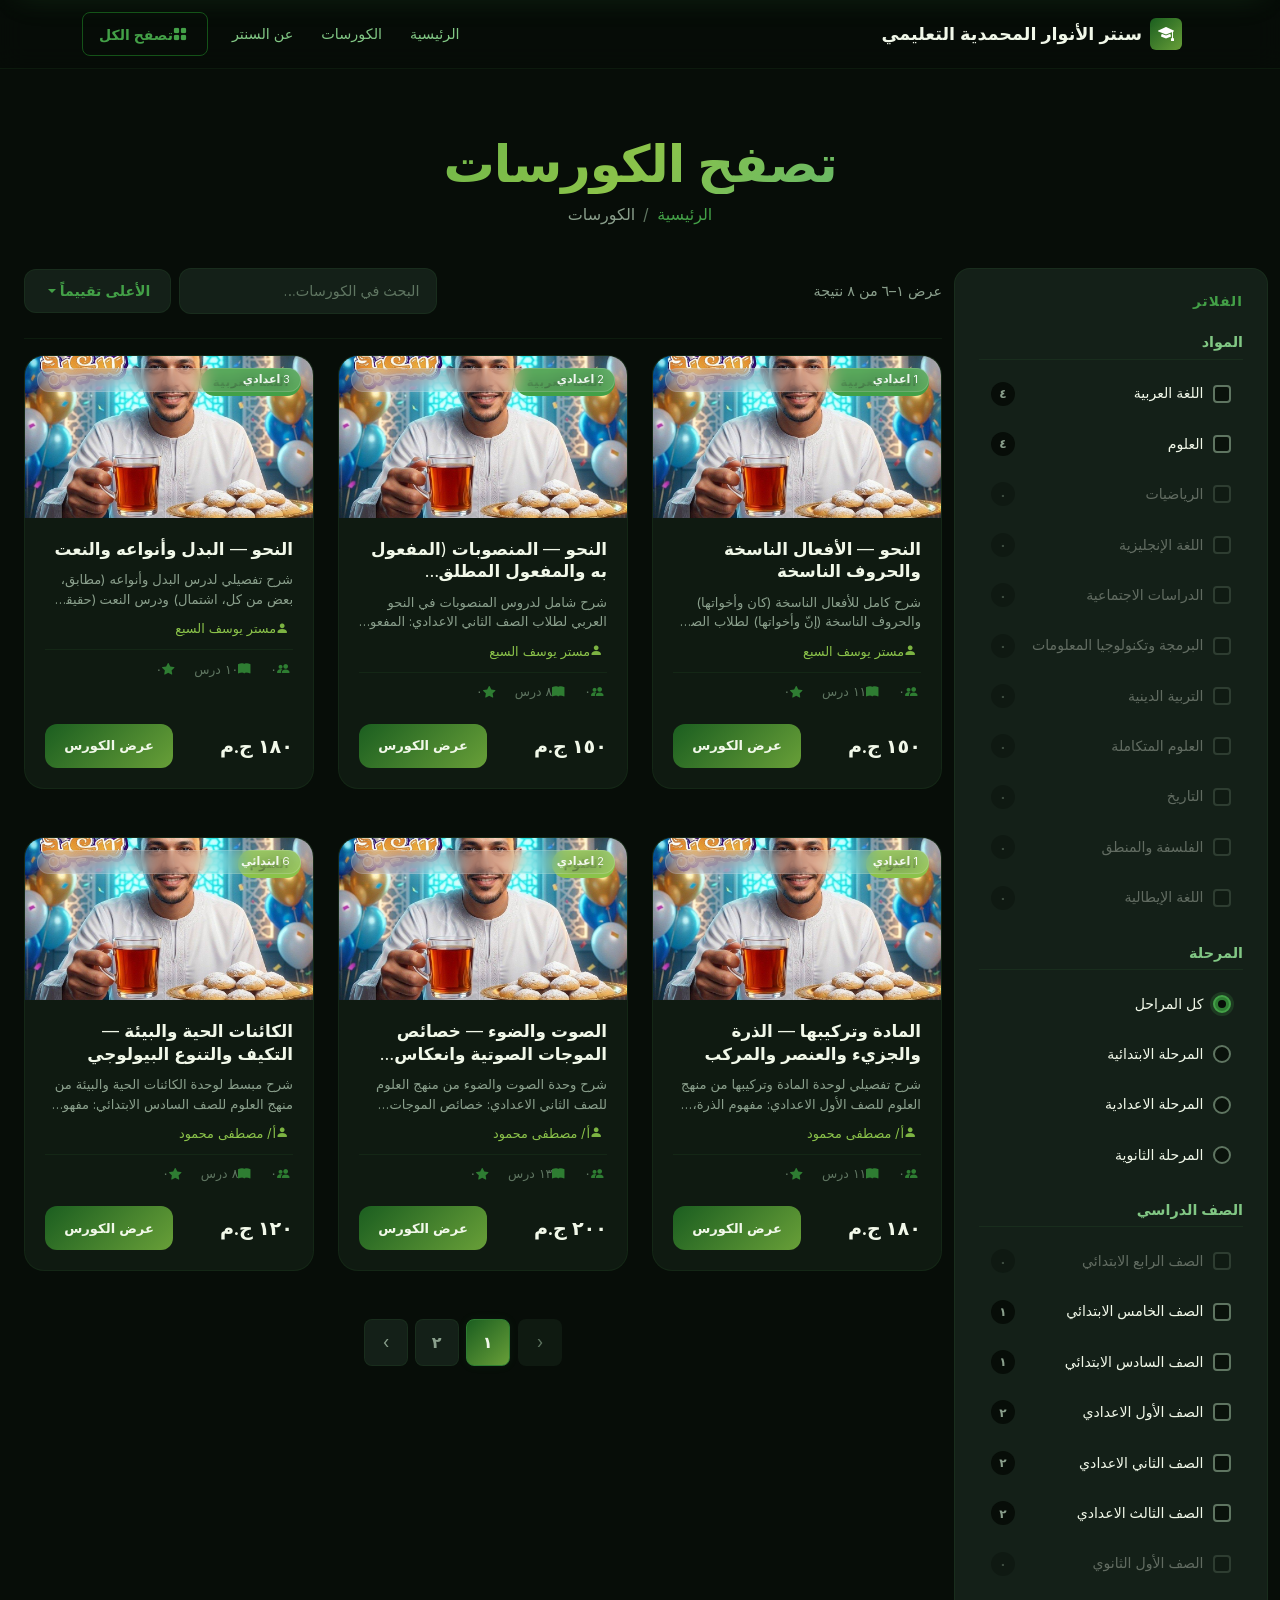
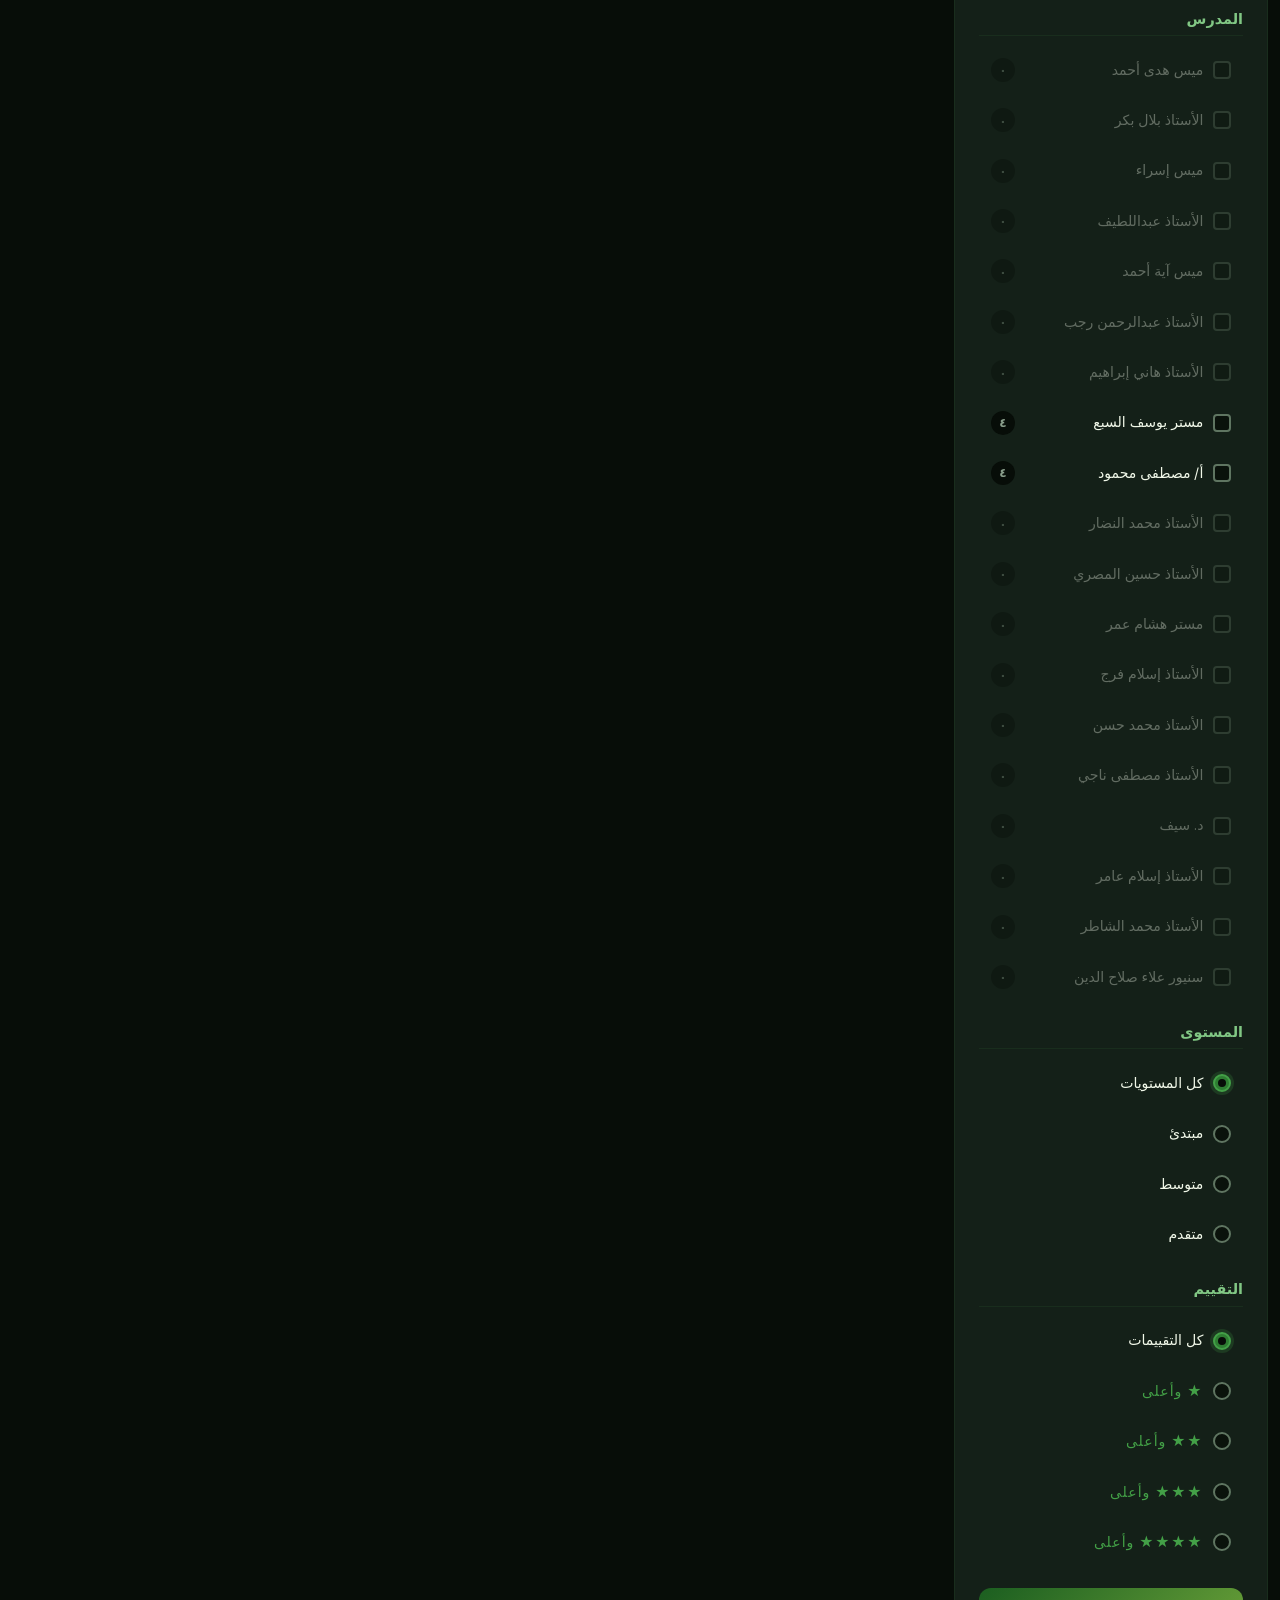
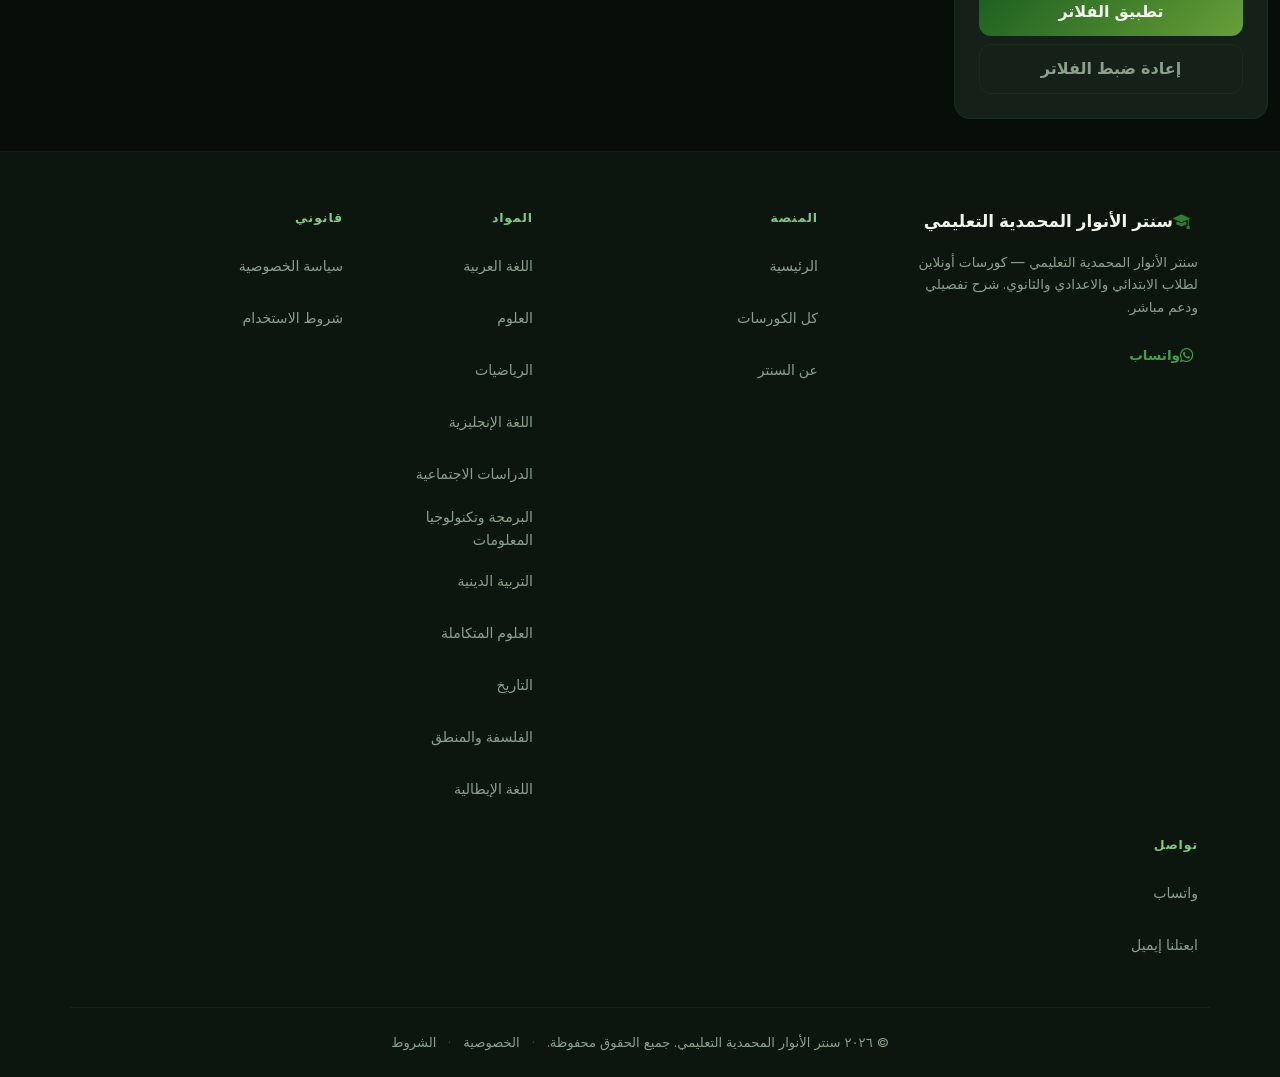
==== commit a5ff8aa4: "fix: RTL pagination arrows + add Cairo Arabic font + fix icon margins RTL courses-app.js: - Swapped " ====
--- a/course/index.html
+++ b/course/index.html
@@ -11,24 +11,24 @@
         id="page-desc"
         content="كورسات أونلاين لطلاب الابتدائي والاعدادي والثانوي في كل المواد. فلتر حسب المرحلة أو المادة أو المستوى أو المدرس.">
   <meta name="robots" content="index, follow">
-  <link rel="canonical" id="page-canonical" href="https://amr-abd-elsalam.github.io/alanwar.edu/course/">
+  <link rel="canonical" id="page-canonical" href="https://anwarcenter.one/course/">
 
   <!-- Open Graph -->
   <meta property="og:type"        content="website">
-  <meta property="og:url"         id="og-url"       content="https://amr-abd-elsalam.github.io/alanwar.edu/course/">
+  <meta property="og:url"         id="og-url"       content="https://anwarcenter.one/course/">
   <meta property="og:title"       id="og-title"     content="تصفح الكورسات — سنتر الأنوار المحمدية التعليمي">
   <meta property="og:description" id="og-desc"      content="كورسات أونلاين لطلاب الابتدائي والاعدادي والثانوي. فلتر حسب المادة أو المستوى وابدأ التعلم.">
-  <meta property="og:image"       id="og-image"     content="https://amr-abd-elsalam.github.io/alanwar.edu/assets/img/og-image.png">
+  <meta property="og:image"       id="og-image"     content="https://anwarcenter.one/assets/img/og-image.png">
   <meta property="og:site_name"   id="og-site-name" content="سنتر الأنوار المحمدية التعليمي">
 
   <!-- Twitter Card -->
   <meta name="twitter:card"        content="summary_large_image">
   <meta name="twitter:title"       id="tw-title" content="تصفح الكورسات — سنتر الأنوار المحمدية التعليمي">
   <meta name="twitter:description" id="tw-desc"  content="كورسات أونلاين لطلاب الابتدائي والاعدادي والثانوي. فلتر حسب المادة أو المستوى وابدأ التعلم.">
-  <meta name="twitter:image"       id="tw-image" content="https://amr-abd-elsalam.github.io/alanwar.edu/assets/img/og-image.png">
+  <meta name="twitter:image"       id="tw-image" content="https://anwarcenter.one/assets/img/og-image.png">
 
   <!-- hreflang -->
-  <link rel="alternate" hreflang="ar" id="hreflang-ar" href="https://amr-abd-elsalam.github.io/alanwar.edu/course/">
+  <link rel="alternate" hreflang="ar" id="hreflang-ar" href="https://anwarcenter.one/course/">
 
   <!-- CSP — font-src 'self' for Inter self-hosted -->
   <meta http-equiv="Content-Security-Policy"
@@ -54,6 +54,8 @@
   <!-- Preload critical font — path from /course/ -->
   <link rel="preload" href="../assets/fonts/inter-variable.woff2"
         as="font" type="font/woff2" crossorigin="anonymous">
+  <link rel="preload" href="../assets/fonts/cairo-variable.woff2"
+        as="font" type="font/woff2" crossorigin="anonymous">
 
   <!-- Stylesheets -->
   <link rel="stylesheet" href="../assets/bootstrap/css/bootstrap.min.css">
@@ -101,7 +103,7 @@
           </li>
           <li class="nav-item me-lg-2">
             <a class="btn site-btn-outline btn-sm px-3" href="./">
-              <i class="bi bi-grid-fill ms-1" aria-hidden="true"></i>تصفح الكل
+              <i class="bi bi-grid-fill me-1" aria-hidden="true"></i>تصفح الكل
             </a>
           </li>
         </ul>
@@ -232,7 +234,7 @@
 
         <div class="col-12 col-md-4">
           <div class="site-footer-brand mb-3">
-            <i class="bi bi-mortarboard-fill ms-2 icon-em-500" aria-hidden="true"></i>
+            <i class="bi bi-mortarboard-fill me-2 icon-em-500" aria-hidden="true"></i>
             <span id="footer-brand-name"></span>
           </div>
           <p class="site-footer-tagline" id="footer-tagline">
@@ -243,7 +245,7 @@
           <a id="footer-whatsapp-link" href="#" target="_blank"
              rel="noopener noreferrer" class="site-footer-social-link"
              aria-label="تواصل معانا على واتساب">
-            <i class="bi bi-whatsapp ms-1" aria-hidden="true"></i>واتساب
+            <i class="bi bi-whatsapp me-1" aria-hidden="true"></i>واتساب
           </a>
         </div>
 
--- a/assets/css/courses.css
+++ b/assets/css/courses.css
@@ -48,6 +48,15 @@
   font-display: swap;
 }
 
+/* ── Font Face — Cairo Variable (self-hosted, Arabic) ── */
+
+@font-face {
+  font-family: 'Cairo';
+  src: url('../fonts/cairo-variable.woff2') format('woff2');
+  font-weight: 200 1000;
+  font-display: swap;
+}
+
 /* ── Variables ── */
 
 :root {
@@ -188,7 +197,7 @@
   --z-toast: 1060;
 
   /* ── Font ── */
-  --font-base: 'Inter', system-ui, -apple-system, sans-serif;
+  --font-base: 'Cairo', 'Inter', system-ui, -apple-system, sans-serif;
 }
 
 /* ── Breadcrumb RTL fix ── */
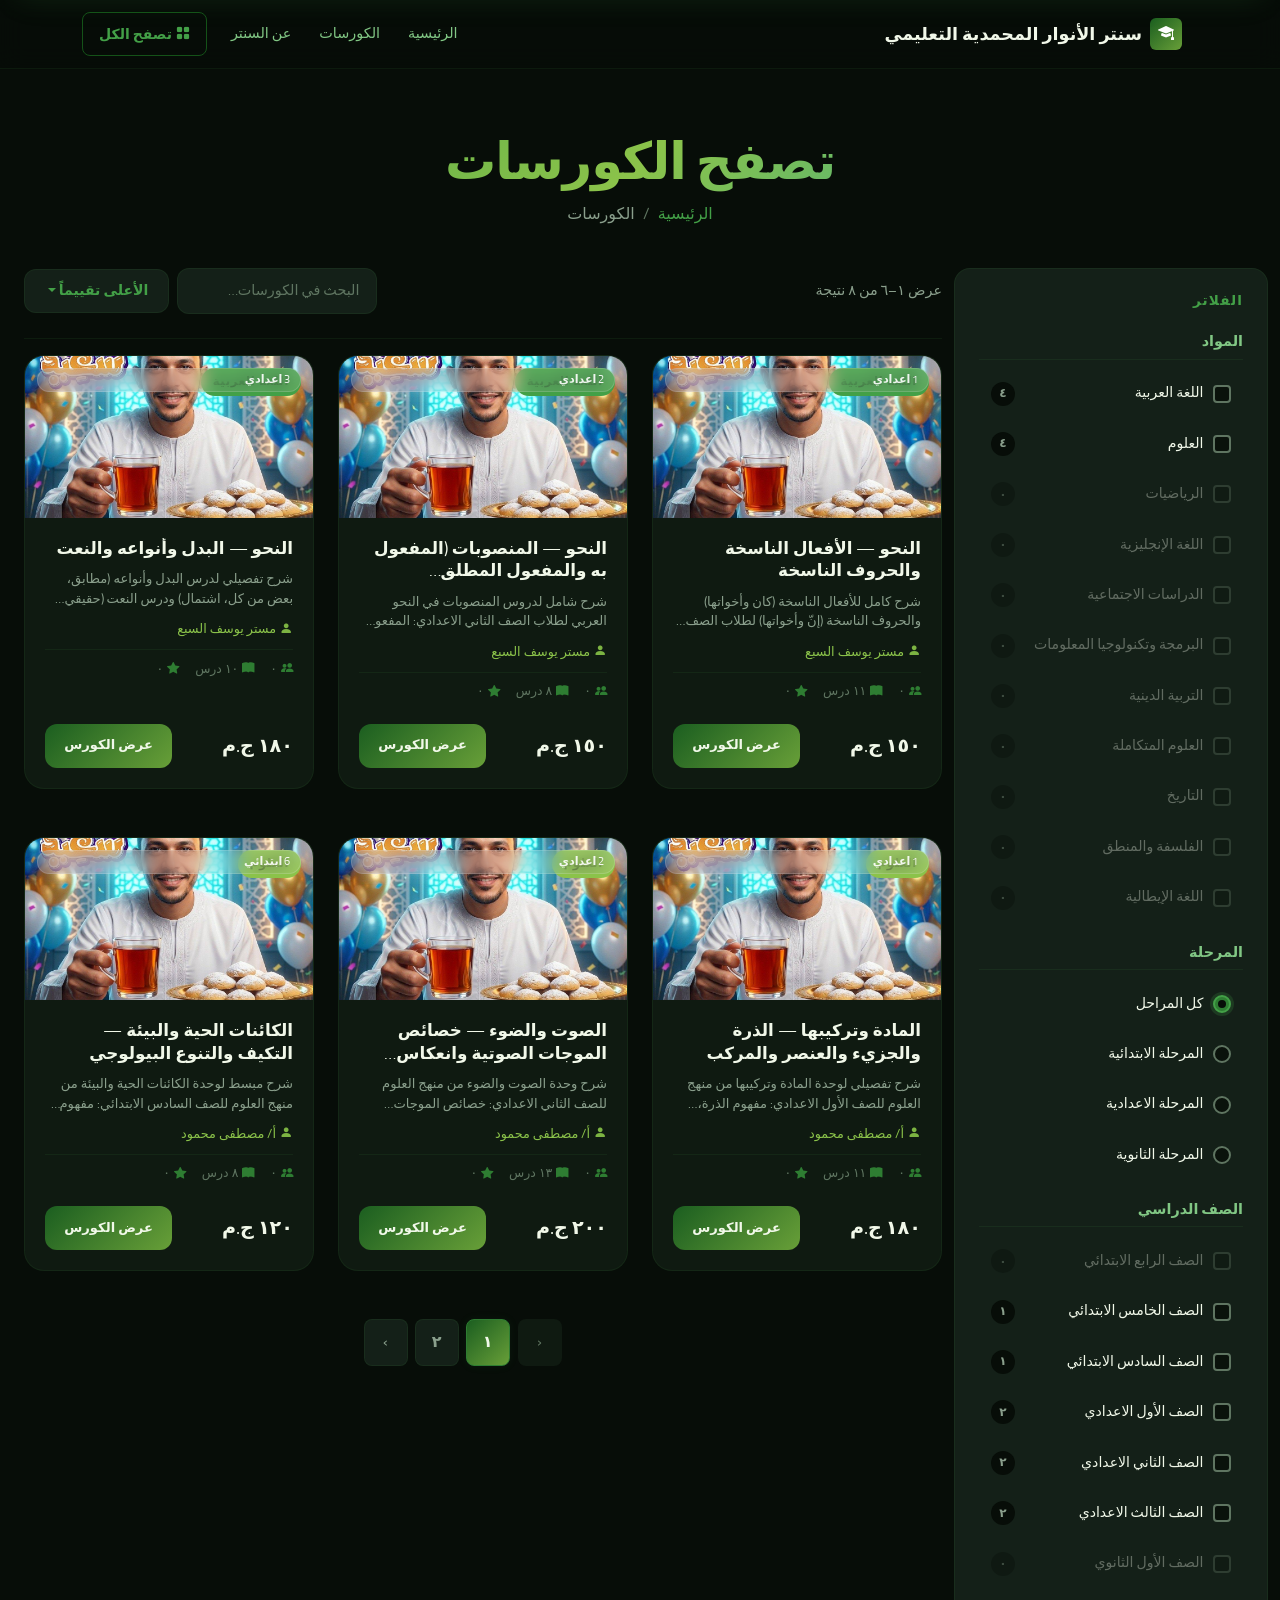
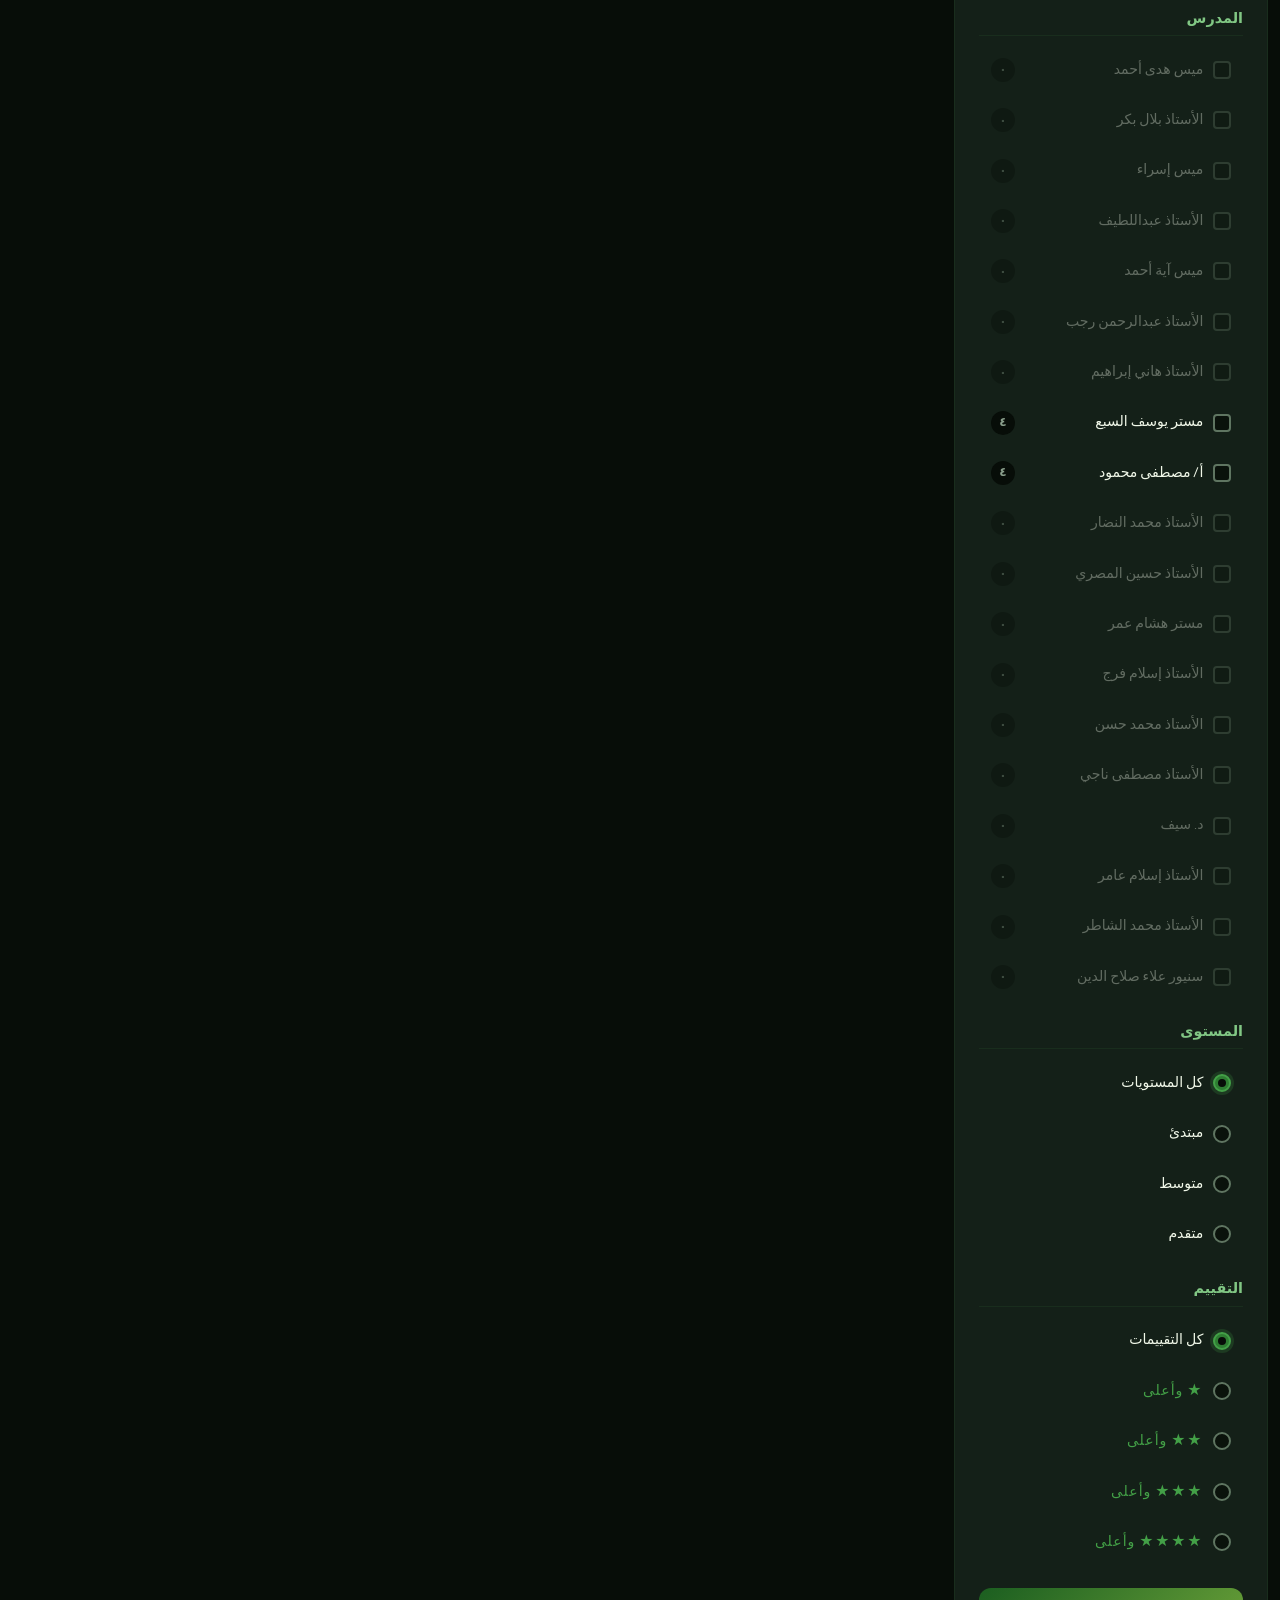
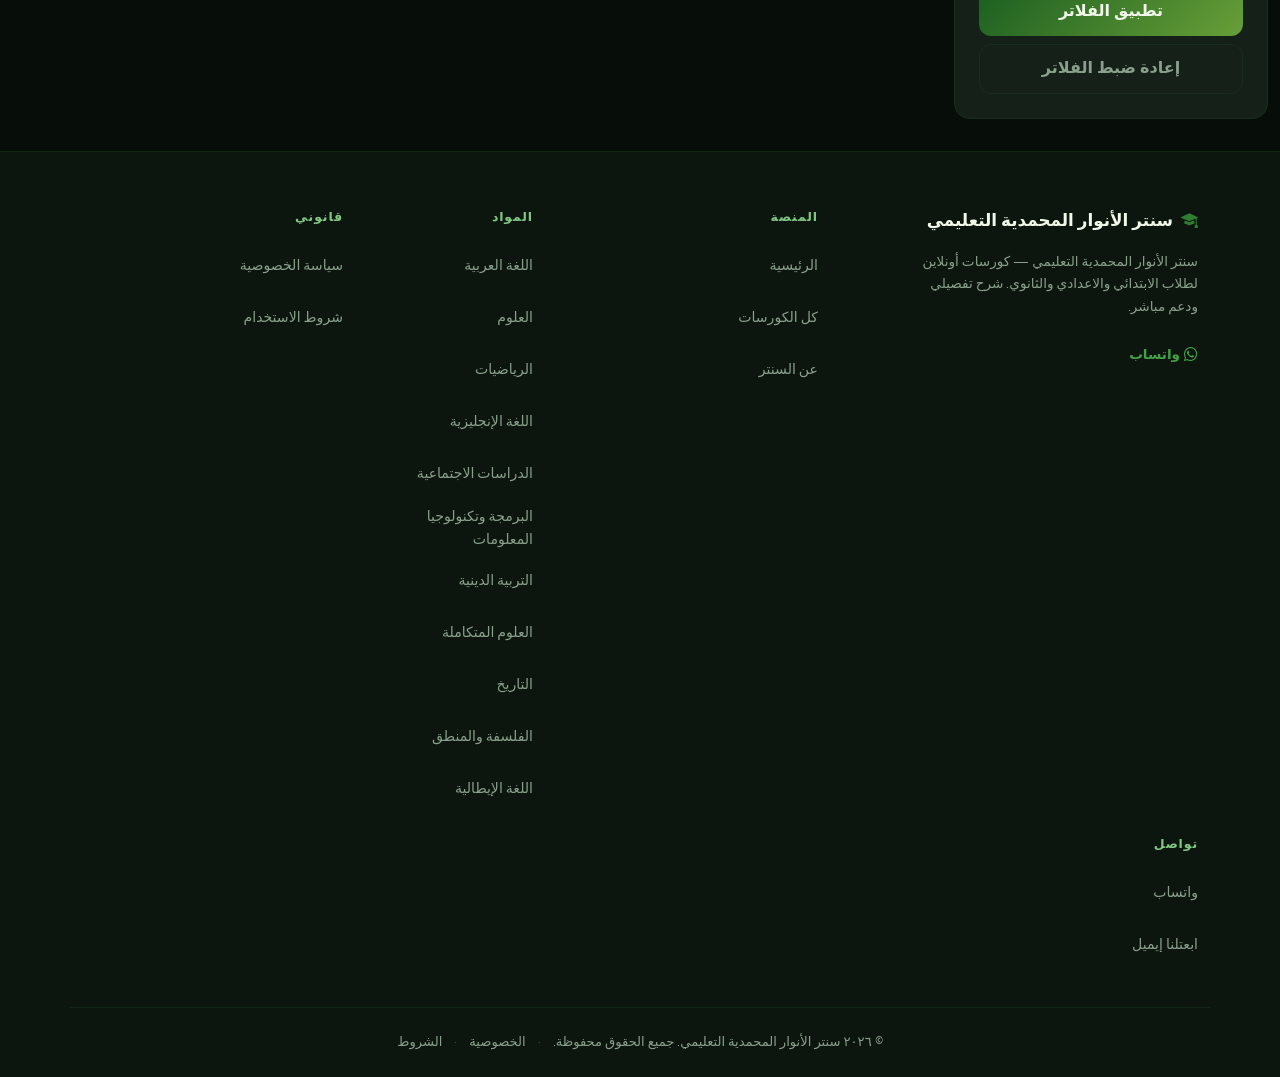
==== commit 140a9f92: "fix: icon margins me→ms for correct RTL spacing All 6 HTML files: - Fixed icon margins: me-1→ms-1, m" ====
--- a/course/index.html
+++ b/course/index.html
@@ -103,7 +103,7 @@
           </li>
           <li class="nav-item me-lg-2">
             <a class="btn site-btn-outline btn-sm px-3" href="./">
-              <i class="bi bi-grid-fill me-1" aria-hidden="true"></i>تصفح الكل
+              <i class="bi bi-grid-fill ms-1" aria-hidden="true"></i>تصفح الكل
             </a>
           </li>
         </ul>
@@ -234,7 +234,7 @@
 
         <div class="col-12 col-md-4">
           <div class="site-footer-brand mb-3">
-            <i class="bi bi-mortarboard-fill me-2 icon-em-500" aria-hidden="true"></i>
+            <i class="bi bi-mortarboard-fill ms-2 icon-em-500" aria-hidden="true"></i>
             <span id="footer-brand-name"></span>
           </div>
           <p class="site-footer-tagline" id="footer-tagline">
@@ -245,7 +245,7 @@
           <a id="footer-whatsapp-link" href="#" target="_blank"
              rel="noopener noreferrer" class="site-footer-social-link"
              aria-label="تواصل معانا على واتساب">
-            <i class="bi bi-whatsapp me-1" aria-hidden="true"></i>واتساب
+            <i class="bi bi-whatsapp ms-1" aria-hidden="true"></i>واتساب
           </a>
         </div>
 
